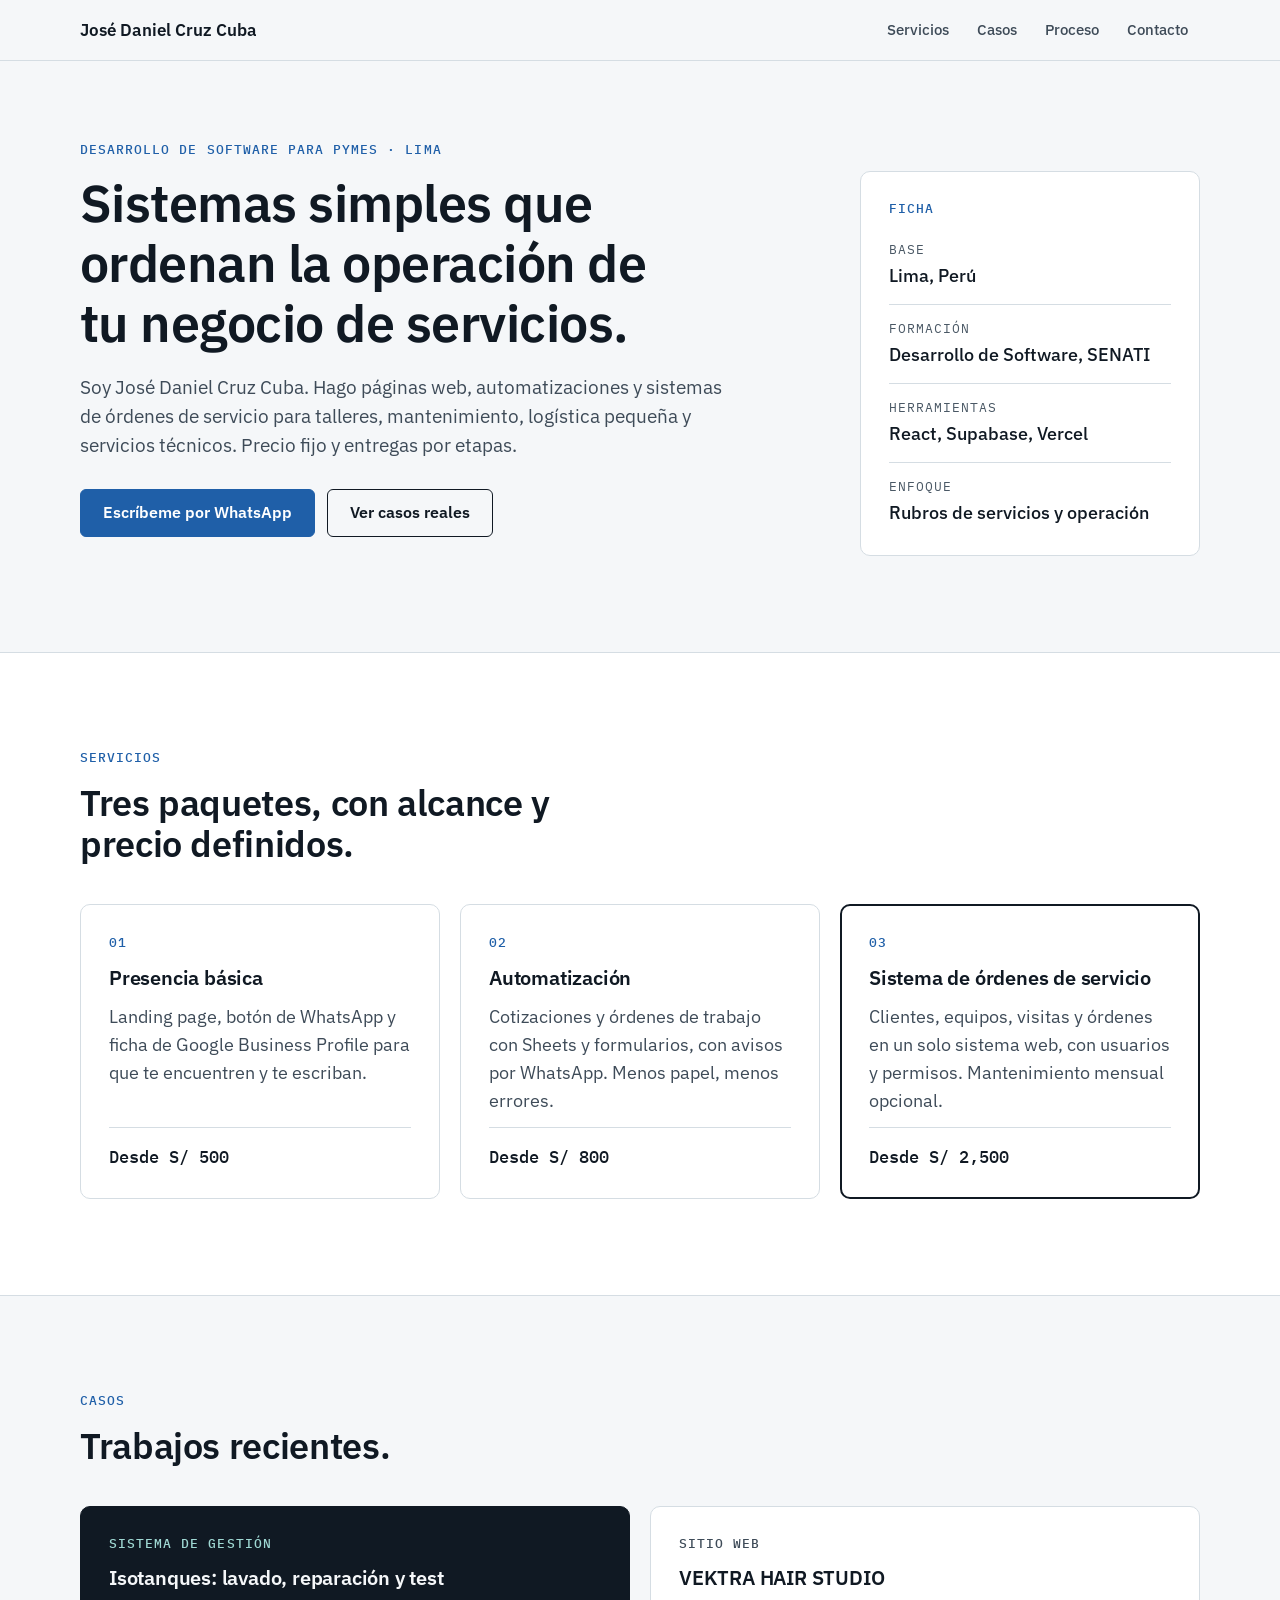
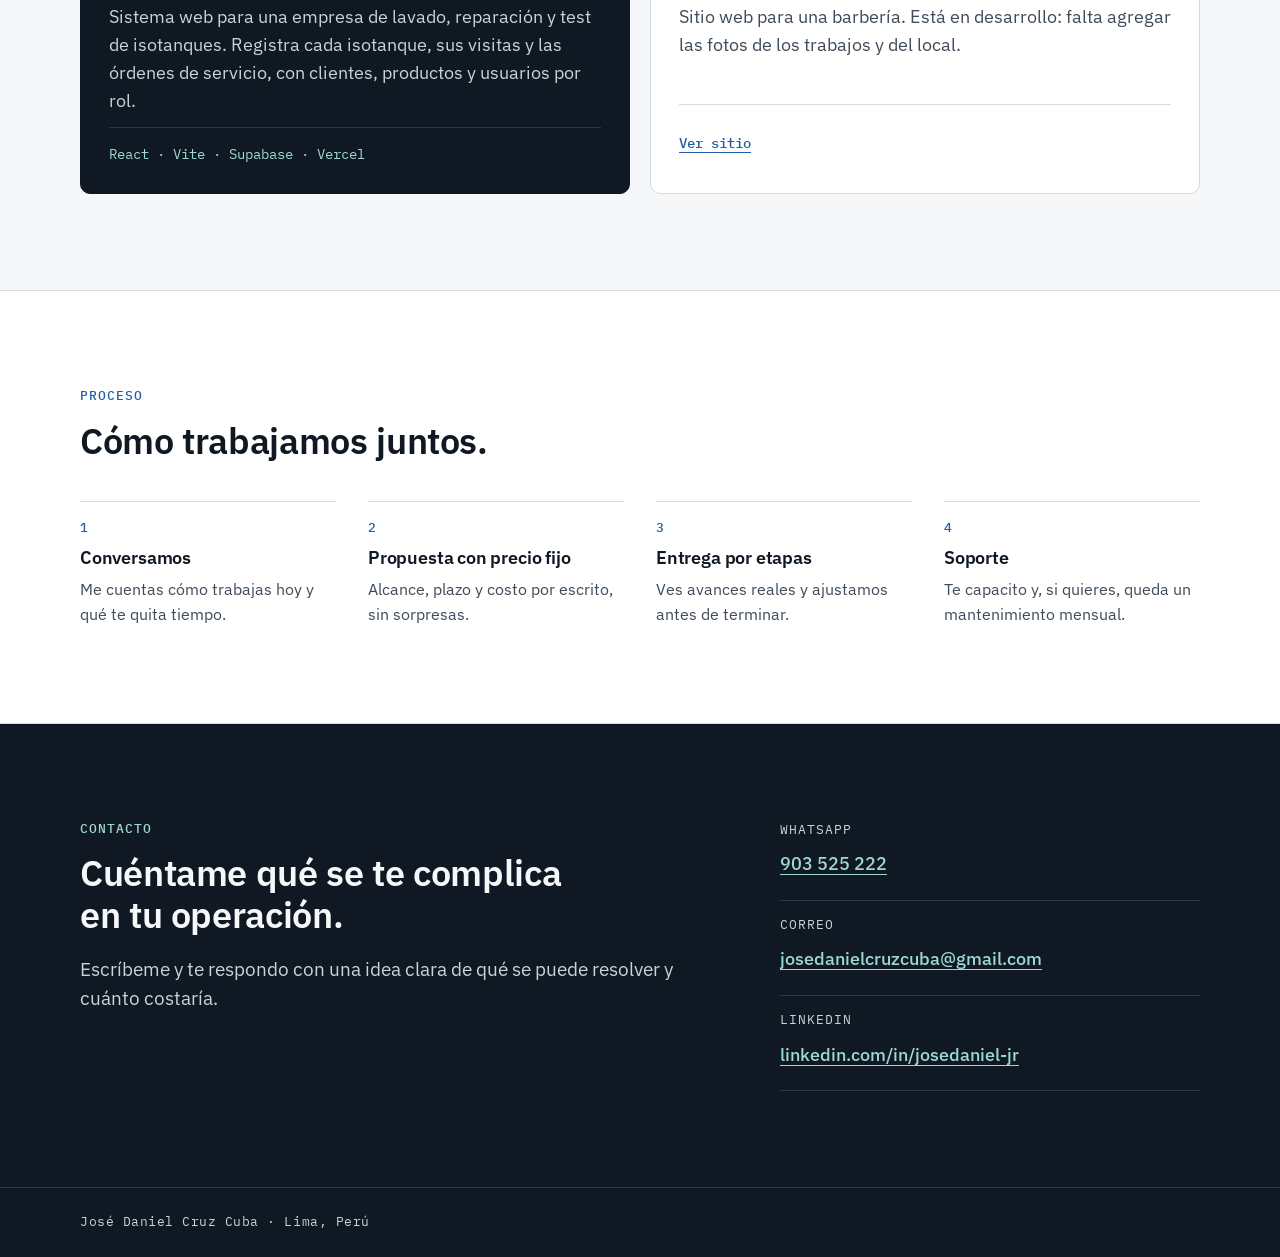
==== index.html @ 7f1ec879 "Landing page de José Daniel Cruz Cuba Sitio estático (HTML + CSS) con hero, servicios, casos, proces" ====
<!DOCTYPE html>
<html lang="es">
<head>
  <meta charset="utf-8">
  <meta name="viewport" content="width=device-width, initial-scale=1">
  <title>José Daniel Cruz Cuba · Desarrollo de software para pymes en Lima</title>
  <meta name="description" content="Páginas web, automatizaciones y sistemas de órdenes de servicio para talleres, mantenimiento, logística pequeña y servicios técnicos en Lima. Precio fijo y entregas por etapas.">
  <meta name="theme-color" content="#101923">

  <meta property="og:type" content="website">
  <meta property="og:locale" content="es_PE">
  <meta property="og:title" content="José Daniel Cruz Cuba · Desarrollo de software para pymes">
  <meta property="og:description" content="Sistemas simples que ordenan la operación de tu negocio de servicios. Precio fijo y entregas por etapas.">

  <link rel="icon" href="favicon.svg" type="image/svg+xml">

  <link rel="preconnect" href="https://fonts.googleapis.com">
  <link rel="preconnect" href="https://fonts.gstatic.com" crossorigin>
  <link rel="stylesheet" href="https://fonts.googleapis.com/css2?family=IBM+Plex+Mono:wght@400;500&family=IBM+Plex+Sans:wght@400;500;600&display=swap">
  <link rel="stylesheet" href="styles.css">
</head>
<body>
  <a class="skip-link" href="#contenido">Saltar al contenido</a>

  <header class="site-header">
    <div class="container header-inner">
      <a class="brand" href="#inicio">José Daniel Cruz Cuba</a>
      <nav aria-label="Principal">
        <ul class="nav-list">
          <li><a href="#servicios">Servicios</a></li>
          <li><a href="#casos">Casos</a></li>
          <li><a href="#proceso">Proceso</a></li>
          <li><a href="#contacto">Contacto</a></li>
        </ul>
      </nav>
    </div>
  </header>

  <main id="contenido">
    <!-- Hero -->
    <section id="inicio" class="section hero" aria-labelledby="hero-title">
      <div class="container hero-grid">
        <div class="hero-text">
          <p class="eyebrow">Desarrollo de software para pymes · Lima</p>
          <h1 id="hero-title">Sistemas simples que ordenan la operación de tu negocio de servicios.</h1>
          <p class="lead">Soy José Daniel Cruz Cuba. Hago páginas web, automatizaciones y sistemas de órdenes de servicio para talleres, mantenimiento, logística pequeña y servicios técnicos. Precio fijo y entregas por etapas.</p>
          <div class="actions">
            <a class="btn btn-primary" href="https://wa.me/51903525222" target="_blank" rel="noopener">Escríbeme por WhatsApp</a>
            <a class="btn btn-secondary" href="#casos">Ver casos reales</a>
          </div>
        </div>

        <aside class="card ficha" aria-labelledby="ficha-title">
          <h2 id="ficha-title" class="eyebrow">Ficha</h2>
          <dl class="ficha-list">
            <div><dt>Base</dt><dd>Lima, Perú</dd></div>
            <div><dt>Formación</dt><dd>Desarrollo de Software, SENATI</dd></div>
            <div><dt>Herramientas</dt><dd>React, Supabase, Vercel</dd></div>
            <div><dt>Enfoque</dt><dd>Rubros de servicios y operación</dd></div>
          </dl>
        </aside>
      </div>
    </section>

    <!-- Servicios -->
    <section id="servicios" class="section section-white" aria-labelledby="servicios-title">
      <div class="container">
        <p class="eyebrow">Servicios</p>
        <h2 id="servicios-title">Tres paquetes, con alcance y precio definidos.</h2>
        <ul class="grid-3" role="list">
          <li class="card service">
            <span class="num">01</span>
            <h3>Presencia básica</h3>
            <p>Landing page, botón de WhatsApp y ficha de Google Business Profile para que te encuentren y te escriban.</p>
            <p class="price">Desde S/ 500</p>
          </li>
          <li class="card service">
            <span class="num">02</span>
            <h3>Automatización</h3>
            <p>Cotizaciones y órdenes de trabajo con Sheets y formularios, con avisos por WhatsApp. Menos papel, menos errores.</p>
            <p class="price">Desde S/ 800</p>
          </li>
          <li class="card service service-featured">
            <span class="num">03</span>
            <h3>Sistema de órdenes de servicio</h3>
            <p>Clientes, equipos, visitas y órdenes en un solo sistema web, con usuarios y permisos. Mantenimiento mensual opcional.</p>
            <p class="price">Desde S/ 2,500</p>
          </li>
        </ul>
      </div>
    </section>

    <!-- Casos -->
    <section id="casos" class="section" aria-labelledby="casos-title">
      <div class="container">
        <p class="eyebrow">Casos</p>
        <h2 id="casos-title">Trabajos recientes.</h2>
        <div class="grid-2">
          <article class="card case case-dark">
            <p class="eyebrow">Sistema de gestión</p>
            <h3>Isotanques: lavado, reparación y test</h3>
            <p>Sistema web para una empresa de lavado, reparación y test de isotanques. Registra cada isotanque, sus visitas y las órdenes de servicio, con clientes, productos y usuarios por rol.</p>
            <p class="stack">React · Vite · Supabase · Vercel</p>
          </article>
          <article class="card case">
            <p class="eyebrow">Sitio web</p>
            <h3>VEKTRA HAIR STUDIO</h3>
            <p>Sitio web para una barbería. Está en desarrollo: falta agregar las fotos de los trabajos y del local.</p>
            <p class="stack"><a class="case-link" href="https://barberia-web.cruzdani543.workers.dev/" target="_blank" rel="noopener">Ver sitio</a></p>
          </article>
        </div>
      </div>
    </section>

    <!-- Proceso -->
    <section id="proceso" class="section section-white" aria-labelledby="proceso-title">
      <div class="container">
        <p class="eyebrow">Proceso</p>
        <h2 id="proceso-title">Cómo trabajamos juntos.</h2>
        <ol class="steps">
          <li class="step">
            <span class="num">1</span>
            <h3>Conversamos</h3>
            <p>Me cuentas cómo trabajas hoy y qué te quita tiempo.</p>
          </li>
          <li class="step">
            <span class="num">2</span>
            <h3>Propuesta con precio fijo</h3>
            <p>Alcance, plazo y costo por escrito, sin sorpresas.</p>
          </li>
          <li class="step">
            <span class="num">3</span>
            <h3>Entrega por etapas</h3>
            <p>Ves avances reales y ajustamos antes de terminar.</p>
          </li>
          <li class="step">
            <span class="num">4</span>
            <h3>Soporte</h3>
            <p>Te capacito y, si quieres, queda un mantenimiento mensual.</p>
          </li>
        </ol>
      </div>
    </section>

    <!-- Contacto -->
    <section id="contacto" class="section section-dark" aria-labelledby="contacto-title">
      <div class="container contact-grid">
        <div>
          <p class="eyebrow">Contacto</p>
          <h2 id="contacto-title">Cuéntame qué se te complica en tu operación.</h2>
          <p class="lead">Escríbeme y te respondo con una idea clara de qué se puede resolver y cuánto costaría.</p>
        </div>
        <dl class="contact-list">
          <div>
            <dt>WhatsApp</dt>
            <dd><a href="https://wa.me/51903525222" target="_blank" rel="noopener">903 525 222</a></dd>
          </div>
          <div>
            <dt>Correo</dt>
            <dd><a href="mailto:josedanielcruzcuba@gmail.com">josedanielcruzcuba@gmail.com</a></dd>
          </div>
          <div>
            <dt>LinkedIn</dt>
            <dd><a href="https://www.linkedin.com/in/josedaniel-jr/" target="_blank" rel="noopener">linkedin.com/in/josedaniel-jr</a></dd>
          </div>
        </dl>
      </div>
    </section>
  </main>

  <footer class="site-footer">
    <div class="container">
      <p>José Daniel Cruz Cuba · Lima, Perú</p>
    </div>
  </footer>
</body>
</html>
---- styles.css ----
/* ---------- Tokens ---------- */
:root {
  --bg: #F5F7F9;
  --surface: #FFFFFF;
  --ink: #101923;
  --text-2: #3E4B58;
  --text-3: #4A5865;
  --border: #D5DDE3;
  --accent: #1F5FA8;
  --accent-hover: #184C87;

  --dark-bg: #101923;
  --dark-text: #F5F7F9;
  --dark-text-2: #C9D3DB;
  --dark-detail: #9FD8D3;

  --sans: "IBM Plex Sans", system-ui, -apple-system, "Segoe UI", Roboto, sans-serif;
  --mono: "IBM Plex Mono", ui-monospace, Menlo, Consolas, monospace;

  --container: 1120px;
  --gutter: 20px;
}

/* ---------- Base ---------- */
*,
*::before,
*::after { box-sizing: border-box; }

html { scroll-behavior: smooth; }

@media (prefers-reduced-motion: reduce) {
  html { scroll-behavior: auto; }
  *, *::before, *::after { transition: none !important; }
}

body {
  margin: 0;
  background: var(--bg);
  color: var(--ink);
  font-family: var(--sans);
  font-size: 17px;
  line-height: 1.55;
  -webkit-font-smoothing: antialiased;
  text-rendering: optimizeLegibility;
}

h1, h2, h3 {
  margin: 0;
  font-weight: 600;
  line-height: 1.15;
  letter-spacing: -0.01em;
}

h1 { font-size: 34px; }
h2 { font-size: 28px; margin-bottom: 32px; max-width: 24ch; }
h3 { font-size: 20px; line-height: 1.3; }

p { margin: 0; }

ul, ol { margin: 0; padding: 0; list-style: none; }

a { color: var(--accent); }

a:focus-visible,
.btn:focus-visible {
  outline: 3px solid var(--accent);
  outline-offset: 3px;
  border-radius: 4px;
}

.container {
  width: 100%;
  max-width: calc(var(--container) + var(--gutter) * 2);
  margin: 0 auto;
  padding: 0 var(--gutter);
}

.skip-link {
  position: absolute;
  left: 12px;
  top: -60px;
  padding: 12px 16px;
  background: var(--ink);
  color: #fff;
  border-radius: 6px;
  z-index: 10;
}
.skip-link:focus { top: 12px; }

/* ---------- Eyebrow ---------- */
.eyebrow {
  display: block;
  margin: 0 0 14px;
  font-family: var(--mono);
  font-size: 13px;
  font-weight: 500;
  line-height: 1.4;
  text-transform: uppercase;
  letter-spacing: 0.08em;
  color: var(--accent);
}

/* ---------- Buttons ---------- */
.btn {
  display: inline-flex;
  align-items: center;
  justify-content: center;
  min-height: 48px;
  padding: 12px 22px;
  border-radius: 6px;
  font-family: var(--sans);
  font-size: 16px;
  font-weight: 600;
  line-height: 1.2;
  text-decoration: none;
  transition: background-color 0.15s, color 0.15s, border-color 0.15s;
}

.btn-primary {
  background: var(--accent);
  color: #fff;
  border: 1.5px solid var(--accent);
}
.btn-primary:hover { background: var(--accent-hover); border-color: var(--accent-hover); }

.btn-secondary {
  background: transparent;
  color: var(--ink);
  border: 1.5px solid var(--ink);
}
.btn-secondary:hover { background: var(--ink); color: #fff; }

/* ---------- Cards ---------- */
.card {
  background: var(--surface);
  border: 1px solid var(--border);
  border-radius: 10px;
  padding: 28px;
}

/* ---------- Header ---------- */
.site-header {
  background: var(--bg);
  border-bottom: 1px solid var(--border);
}

.header-inner {
  display: flex;
  flex-wrap: wrap;
  align-items: center;
  justify-content: space-between;
  gap: 4px 24px;
  padding-top: 8px;
  padding-bottom: 8px;
}

.brand {
  display: inline-flex;
  align-items: center;
  min-height: 44px;
  font-weight: 600;
  font-size: 17px;
  color: var(--ink);
  text-decoration: none;
}
.brand:hover { color: var(--accent); }

.nav-list {
  display: flex;
  flex-wrap: wrap;
  gap: 0 4px;
  margin-left: -12px;
}

.nav-list a {
  display: inline-flex;
  align-items: center;
  min-height: 44px;
  padding: 0 12px;
  font-size: 15px;
  font-weight: 500;
  color: var(--text-2);
  text-decoration: none;
  border-radius: 6px;
}
.nav-list a:hover { color: var(--accent); text-decoration: underline; text-underline-offset: 4px; }

/* ---------- Sections ---------- */
.section { padding: 64px 0; }

.section-white {
  background: var(--surface);
  border-top: 1px solid var(--border);
  border-bottom: 1px solid var(--border);
}

/* ---------- Hero ---------- */
.hero { padding-top: 48px; }

.hero-grid {
  display: grid;
  grid-template-columns: 1fr;
  gap: 40px;
  align-items: start;
}

.hero h1 { margin-bottom: 20px; max-width: 20ch; }

.lead {
  font-size: 18px;
  color: var(--text-2);
  max-width: 60ch;
}

.actions {
  display: flex;
  flex-wrap: wrap;
  gap: 12px;
  margin-top: 28px;
}

.ficha .eyebrow { margin-bottom: 8px; }

.ficha-list { margin: 0; }

.ficha-list > div {
  padding: 14px 0;
  border-bottom: 1px solid var(--border);
}
.ficha-list > div:last-child { border-bottom: 0; padding-bottom: 0; }

.ficha-list dt {
  font-family: var(--mono);
  font-size: 13px;
  text-transform: uppercase;
  letter-spacing: 0.08em;
  color: var(--text-3);
}

.ficha-list dd {
  margin: 2px 0 0;
  font-weight: 500;
  color: var(--ink);
}

/* ---------- Grids ---------- */
.grid-3,
.grid-2 {
  display: grid;
  grid-template-columns: 1fr;
  gap: 20px;
}

/* ---------- Servicios ---------- */
.service {
  display: flex;
  flex-direction: column;
  gap: 12px;
}

.service p { color: var(--text-2); }

.service-featured {
  border: 2px solid var(--ink);
  padding: 27px; /* compensa el borde extra para mantener la alineación */
}

.num {
  font-family: var(--mono);
  font-size: 13px;
  font-weight: 500;
  letter-spacing: 0.08em;
  color: var(--accent);
}

.price {
  margin-top: auto;
  padding-top: 16px;
  border-top: 1px solid var(--border);
  font-family: var(--mono);
  font-size: 17px;
  font-weight: 500;
  color: var(--ink) !important;
}

/* ---------- Casos ---------- */
.case {
  display: flex;
  flex-direction: column;
  gap: 12px;
}

.case .eyebrow { margin-bottom: 0; }

.case p { color: var(--text-2); }

.stack {
  margin-top: auto;
  padding-top: 16px;
  border-top: 1px solid var(--border);
  font-family: var(--mono);
  font-size: 14px;
  color: var(--text-3) !important;
}

.case-link {
  display: inline-flex;
  align-items: center;
  min-height: 44px;
  font-weight: 500;
  color: var(--accent);
  text-decoration: underline;
  text-underline-offset: 4px;
}
.case-link:hover { color: var(--ink); }

.case-dark {
  background: var(--dark-bg);
  border-color: var(--dark-bg);
  color: var(--dark-text);
}
.case-dark .eyebrow { color: var(--dark-detail); }
.case-dark p { color: var(--dark-text-2); }
.case-dark .stack {
  border-top-color: #2A3744;
  color: var(--dark-detail) !important;
}

/* ---------- Proceso ---------- */
.steps {
  display: grid;
  grid-template-columns: 1fr;
  gap: 28px;
}

.step {
  padding-top: 16px;
  border-top: 1px solid var(--border);
}

.step .num {
  display: block;
  margin-bottom: 8px;
}

.step h3 { margin-bottom: 8px; font-size: 18px; }

.step p { color: var(--text-2); font-size: 16px; }

/* ---------- Contacto ---------- */
.section-dark {
  background: var(--dark-bg);
  color: var(--dark-text);
}
.section-dark .eyebrow { color: var(--dark-detail); }
.section-dark h2 { margin-bottom: 20px; }
.section-dark .lead { color: var(--dark-text-2); }

.contact-grid {
  display: grid;
  grid-template-columns: 1fr;
  gap: 40px;
  align-items: start;
}

.contact-list { margin: 0; }

.contact-list > div {
  padding: 14px 0;
  border-bottom: 1px solid #2A3744;
}
.contact-list > div:first-child { padding-top: 0; }

.contact-list dt {
  font-family: var(--mono);
  font-size: 13px;
  text-transform: uppercase;
  letter-spacing: 0.08em;
  color: var(--dark-text-2);
}

.contact-list dd { margin: 2px 0 0; }

.contact-list a {
  display: inline-flex;
  align-items: center;
  min-height: 44px;
  font-size: 18px;
  font-weight: 500;
  color: var(--dark-detail);
  text-decoration: underline;
  text-decoration-thickness: 1px;
  text-underline-offset: 4px;
  overflow-wrap: anywhere;
}
.contact-list a:hover { color: #fff; }
.contact-list a:focus-visible { outline-color: var(--dark-detail); }

/* ---------- Footer ---------- */
.site-footer {
  background: var(--dark-bg);
  color: var(--dark-text-2);
  border-top: 1px solid #2A3744;
  padding: 24px 0;
  font-family: var(--mono);
  font-size: 13px;
  letter-spacing: 0.04em;
}

/* ---------- Breakpoints ---------- */
@media (min-width: 640px) {
  :root { --gutter: 32px; }
  .grid-2 { grid-template-columns: repeat(2, 1fr); }
  .steps { grid-template-columns: repeat(2, 1fr); }
}

@media (min-width: 900px) {
  body { font-size: 18px; }
  h1 { font-size: 52px; }
  h2 { font-size: 36px; margin-bottom: 40px; }
  .lead { font-size: 19px; }
  .section { padding: 96px 0; }
  .hero { padding-top: 80px; }

  .hero-grid { grid-template-columns: minmax(0, 1fr) 340px; gap: 64px; }
  .ficha { margin-top: 30px; }
  .grid-3 { grid-template-columns: repeat(3, 1fr); }
  .steps { grid-template-columns: repeat(4, 1fr); gap: 32px; }
  .contact-grid { grid-template-columns: minmax(0, 1fr) minmax(0, 420px); gap: 64px; }
}
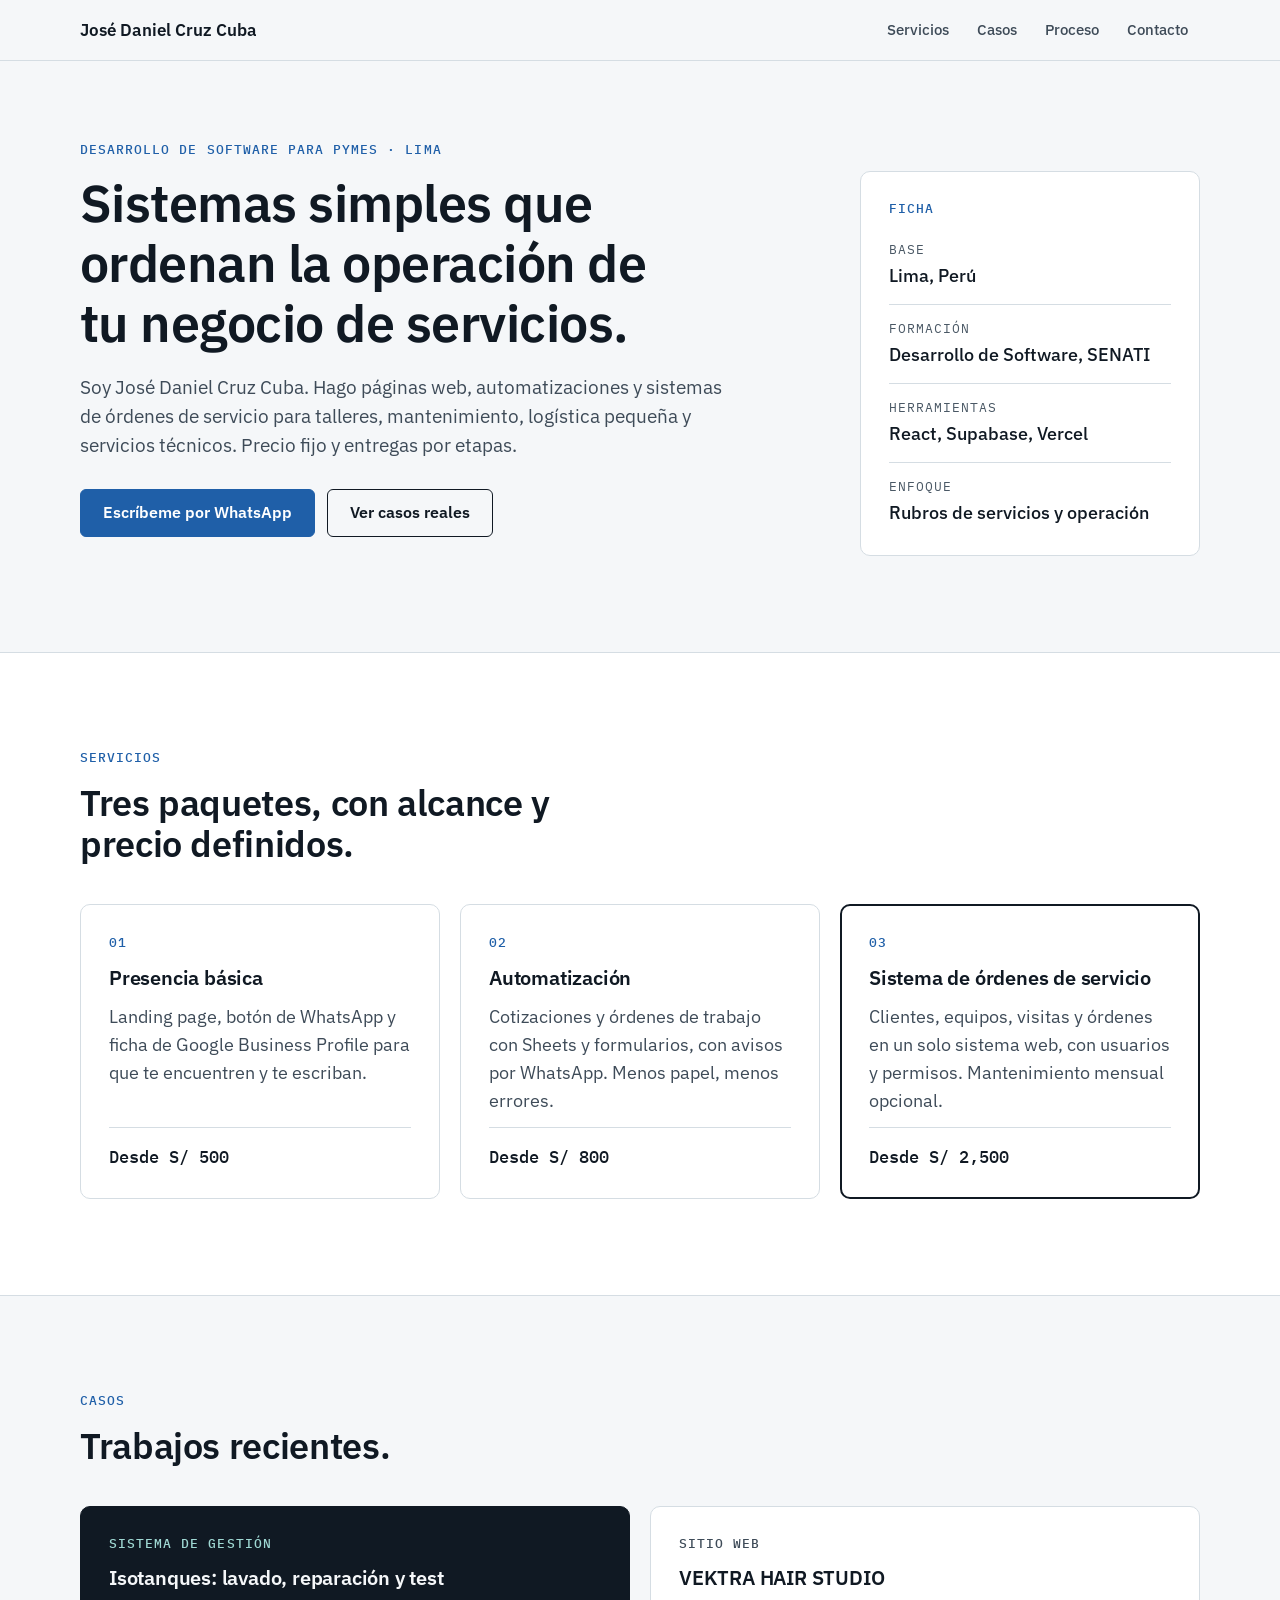
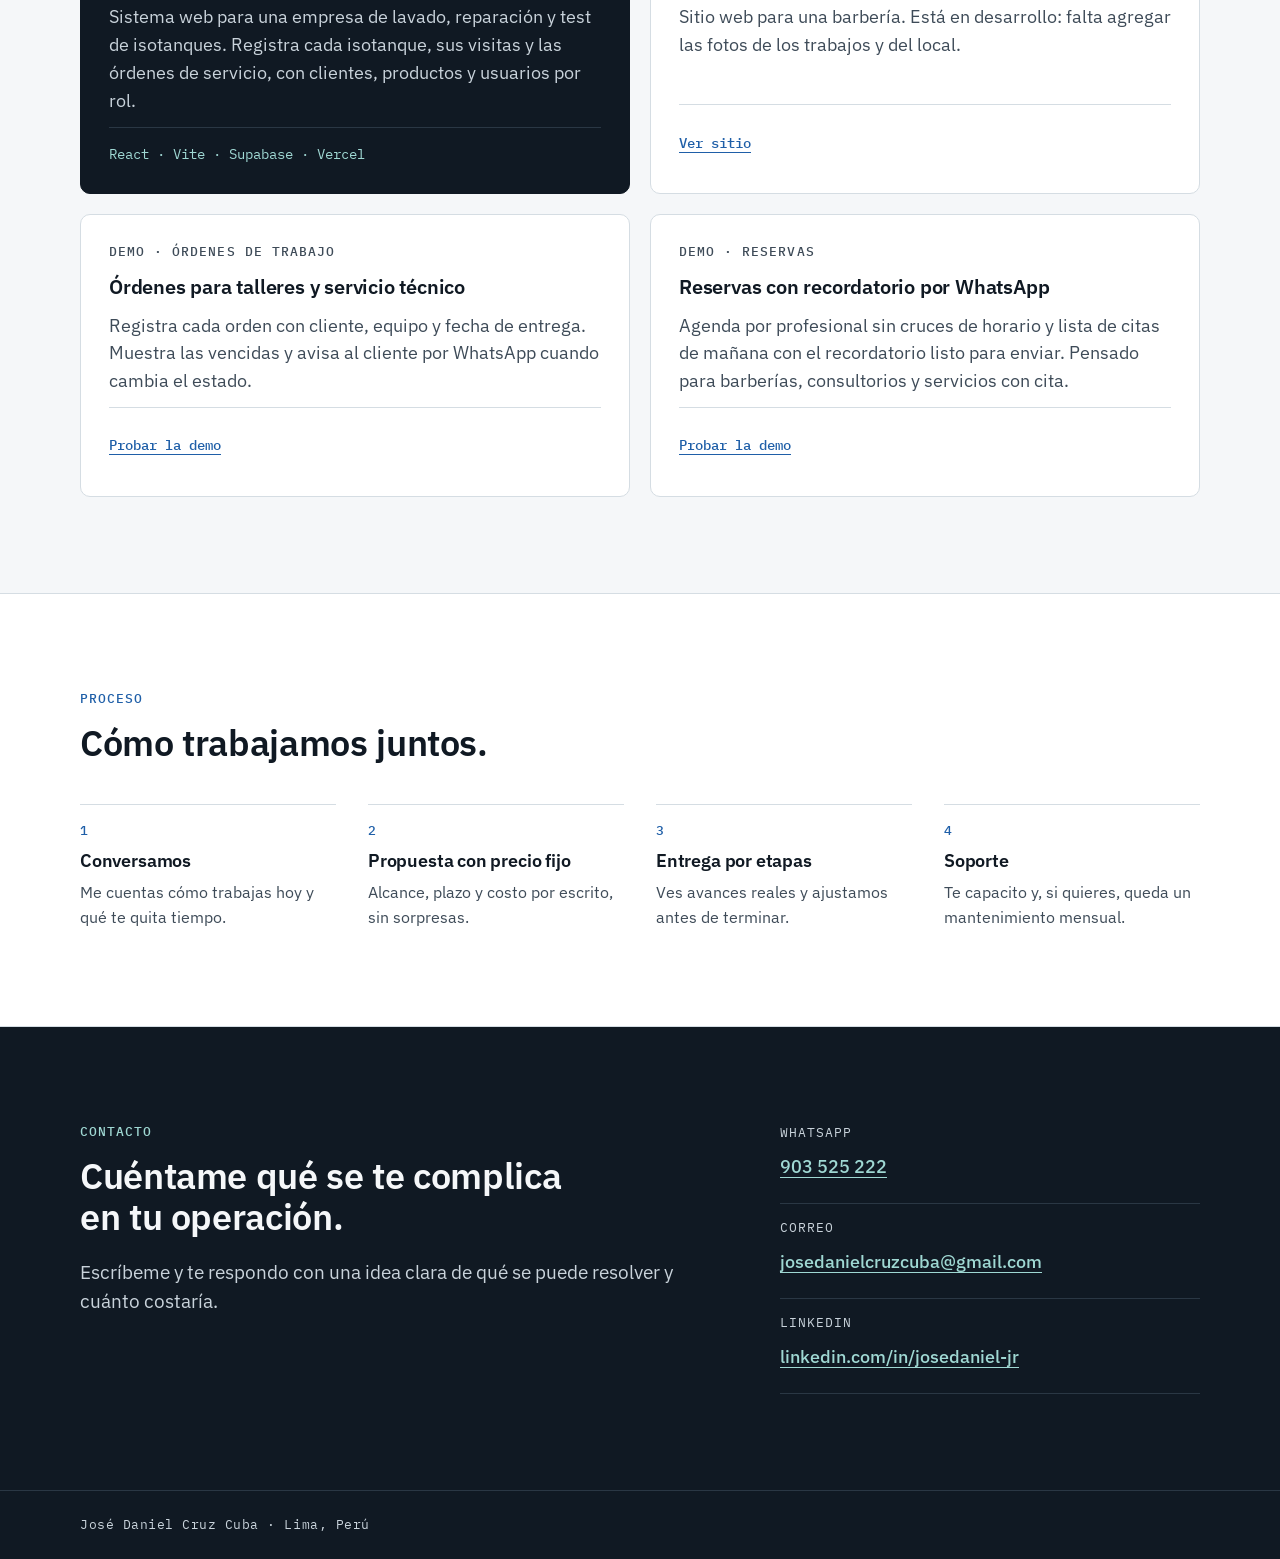
==== commit 53a200dc: "Agregar demos de órdenes y reservas, y configuración para Cloudflare - demo-ordenes/: demo de órdene" ====
--- a/index.html
+++ b/index.html
@@ -108,6 +108,18 @@
             <p>Sitio web para una barbería. Está en desarrollo: falta agregar las fotos de los trabajos y del local.</p>
             <p class="stack"><a class="case-link" href="https://barberia-web.cruzdani543.workers.dev/" target="_blank" rel="noopener">Ver sitio</a></p>
           </article>
+          <article class="card case">
+            <p class="eyebrow">Demo · Órdenes de trabajo</p>
+            <h3>Órdenes para talleres y servicio técnico</h3>
+            <p>Registra cada orden con cliente, equipo y fecha de entrega. Muestra las vencidas y avisa al cliente por WhatsApp cuando cambia el estado.</p>
+            <p class="stack"><a class="case-link" href="demo-ordenes/">Probar la demo</a></p>
+          </article>
+          <article class="card case">
+            <p class="eyebrow">Demo · Reservas</p>
+            <h3>Reservas con recordatorio por WhatsApp</h3>
+            <p>Agenda por profesional sin cruces de horario y lista de citas de mañana con el recordatorio listo para enviar. Pensado para barberías, consultorios y servicios con cita.</p>
+            <p class="stack"><a class="case-link" href="demo-reservas/">Probar la demo</a></p>
+          </article>
         </div>
       </div>
     </section>
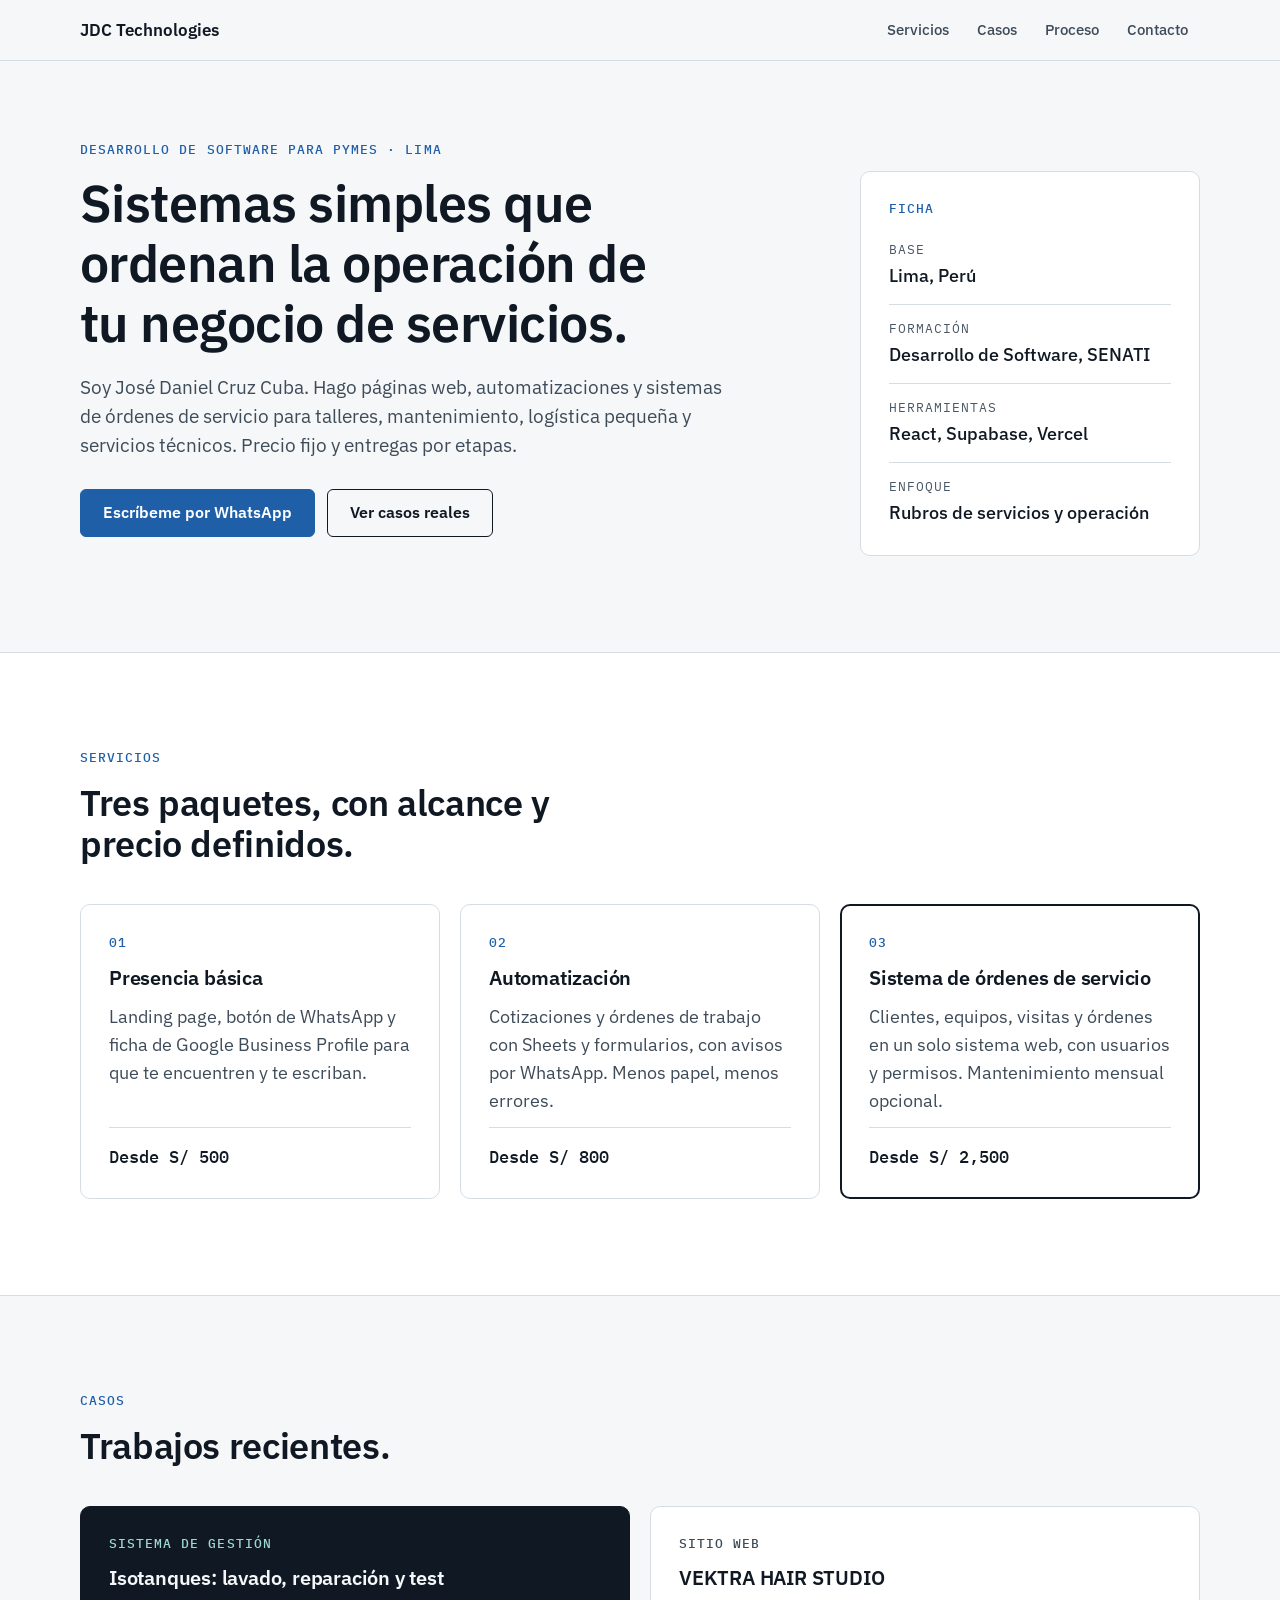
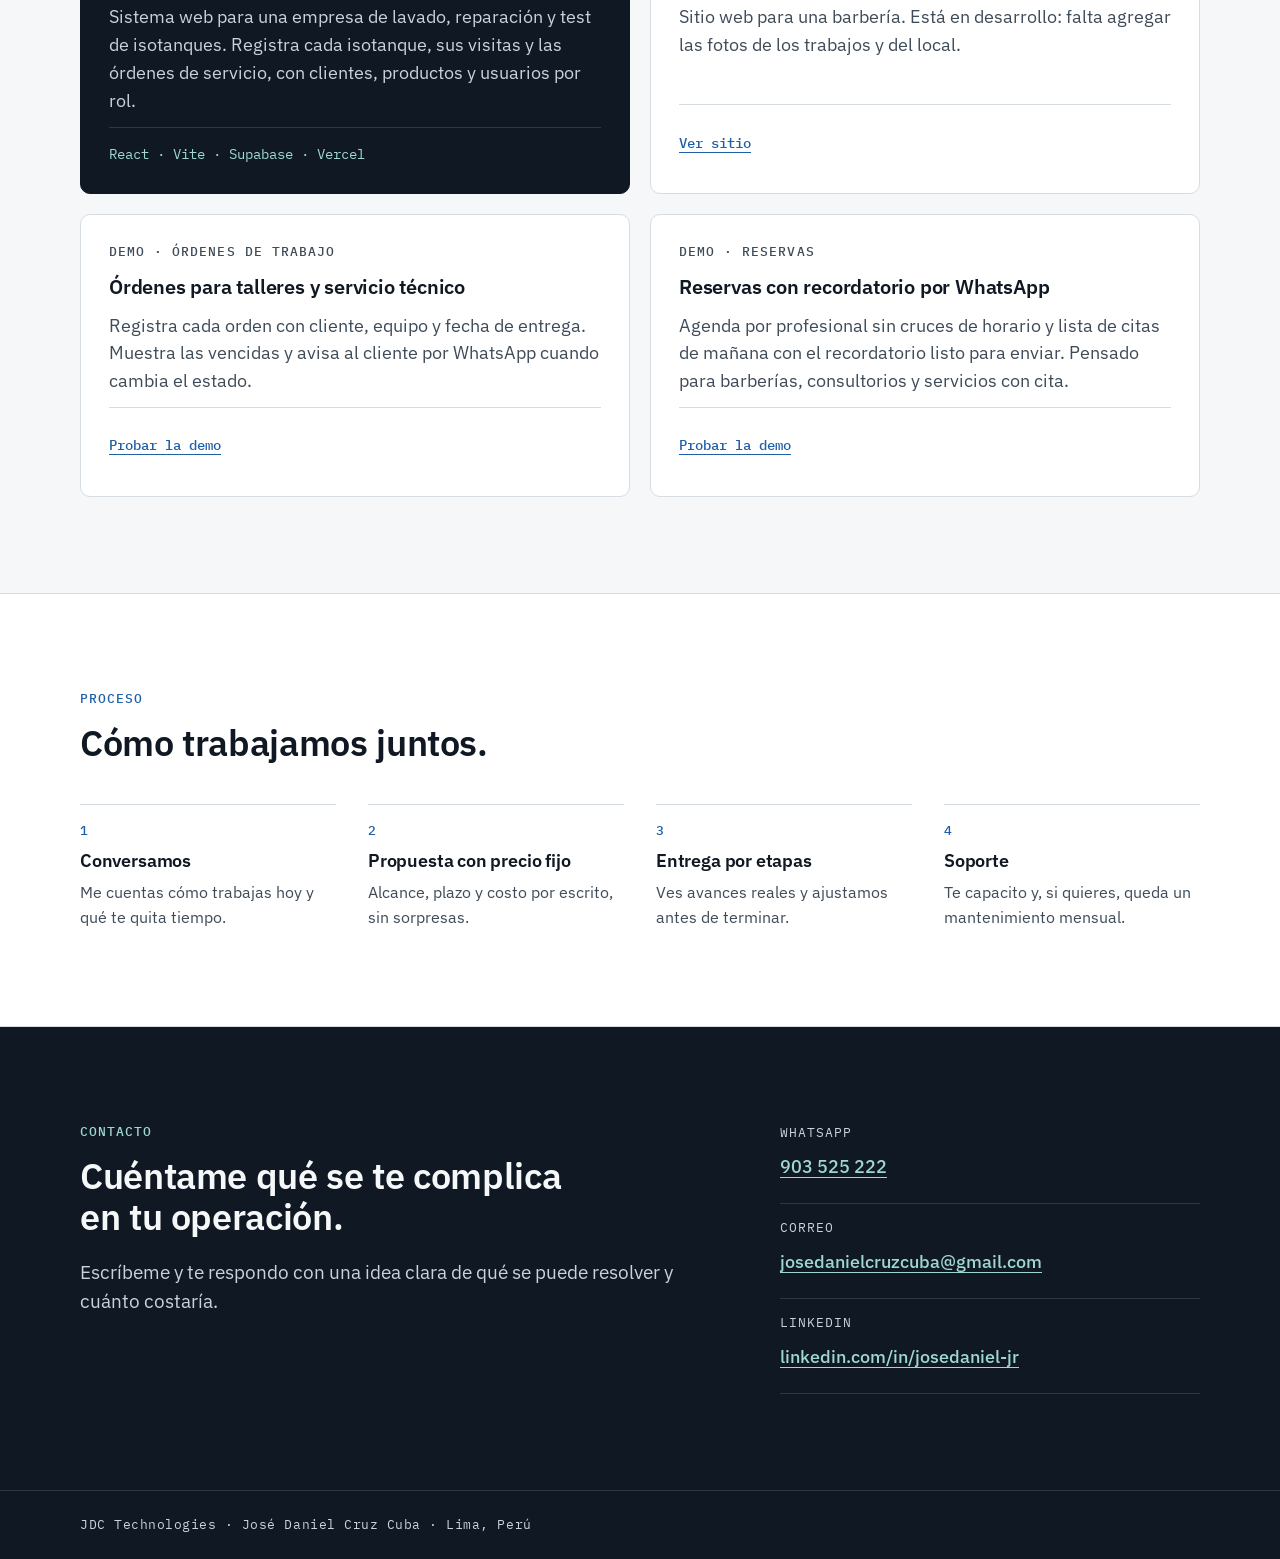
==== commit e355722d: "Unificar nombre comercial: JDC Technologies Header, título, Open Graph, pie, 404, README, favicon e " ====
--- a/index.html
+++ b/index.html
@@ -3,14 +3,21 @@
 <head>
   <meta charset="utf-8">
   <meta name="viewport" content="width=device-width, initial-scale=1">
-  <title>José Daniel Cruz Cuba · Desarrollo de software para pymes en Lima</title>
+  <title>JDC Technologies · Desarrollo de software para pymes en Lima</title>
   <meta name="description" content="Páginas web, automatizaciones y sistemas de órdenes de servicio para talleres, mantenimiento, logística pequeña y servicios técnicos en Lima. Precio fijo y entregas por etapas.">
   <meta name="theme-color" content="#101923">
 
   <meta property="og:type" content="website">
   <meta property="og:locale" content="es_PE">
-  <meta property="og:title" content="José Daniel Cruz Cuba · Desarrollo de software para pymes">
+  <meta property="og:site_name" content="JDC Technologies">
+  <meta property="og:title" content="JDC Technologies · Desarrollo de software para pymes">
   <meta property="og:description" content="Sistemas simples que ordenan la operación de tu negocio de servicios. Precio fijo y entregas por etapas.">
+  <meta property="og:url" content="https://landing-pymes.cruzdani543.workers.dev/">
+  <meta property="og:image" content="https://landing-pymes.cruzdani543.workers.dev/og-image.png">
+  <meta property="og:image:width" content="1200">
+  <meta property="og:image:height" content="630">
+  <meta property="og:image:alt" content="JDC Technologies · Sistemas simples que ordenan la operación de tu negocio de servicios">
+  <meta name="twitter:card" content="summary_large_image">
 
   <link rel="icon" href="favicon.svg" type="image/svg+xml">
 
@@ -24,7 +31,7 @@
 
   <header class="site-header">
     <div class="container header-inner">
-      <a class="brand" href="#inicio">José Daniel Cruz Cuba</a>
+      <a class="brand" href="#inicio">JDC Technologies</a>
       <nav aria-label="Principal">
         <ul class="nav-list">
           <li><a href="#servicios">Servicios</a></li>
@@ -182,7 +189,7 @@
 
   <footer class="site-footer">
     <div class="container">
-      <p>José Daniel Cruz Cuba · Lima, Perú</p>
+      <p>JDC Technologies · José Daniel Cruz Cuba · Lima, Perú</p>
     </div>
   </footer>
 </body>
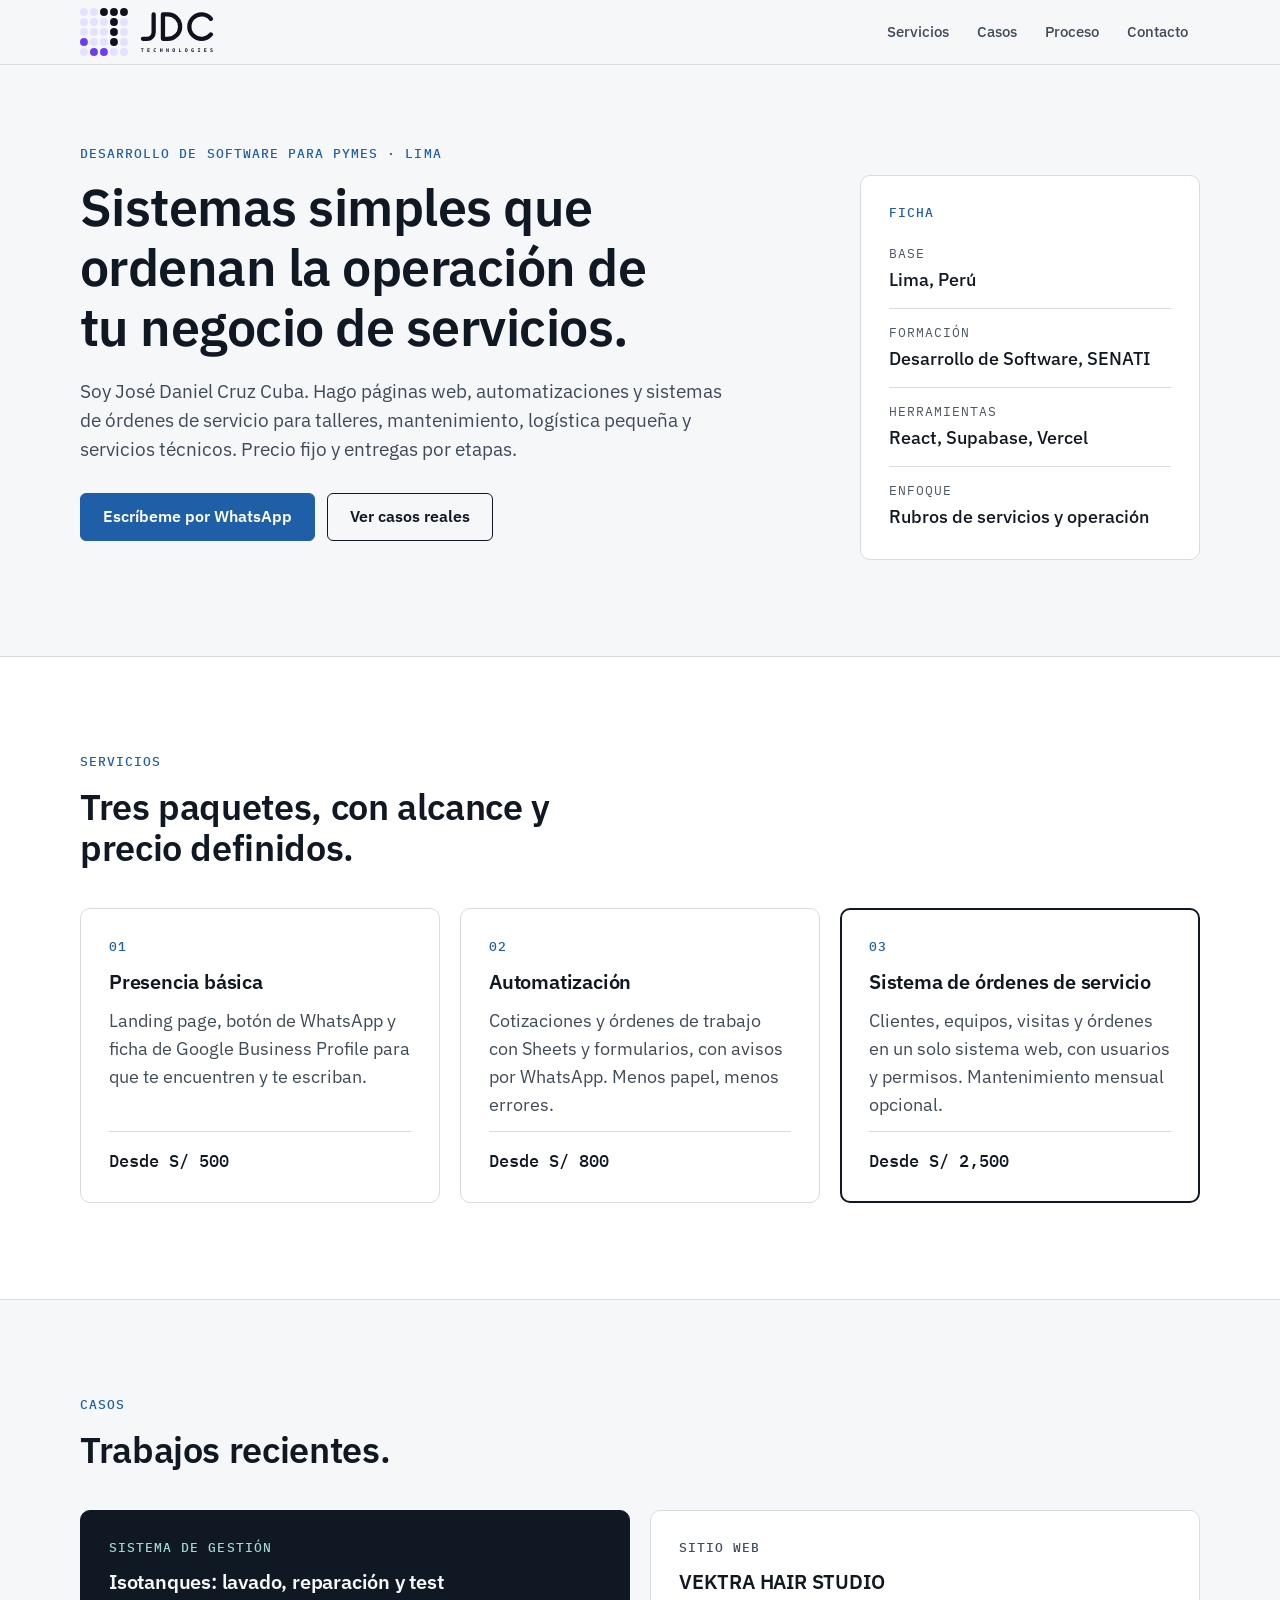
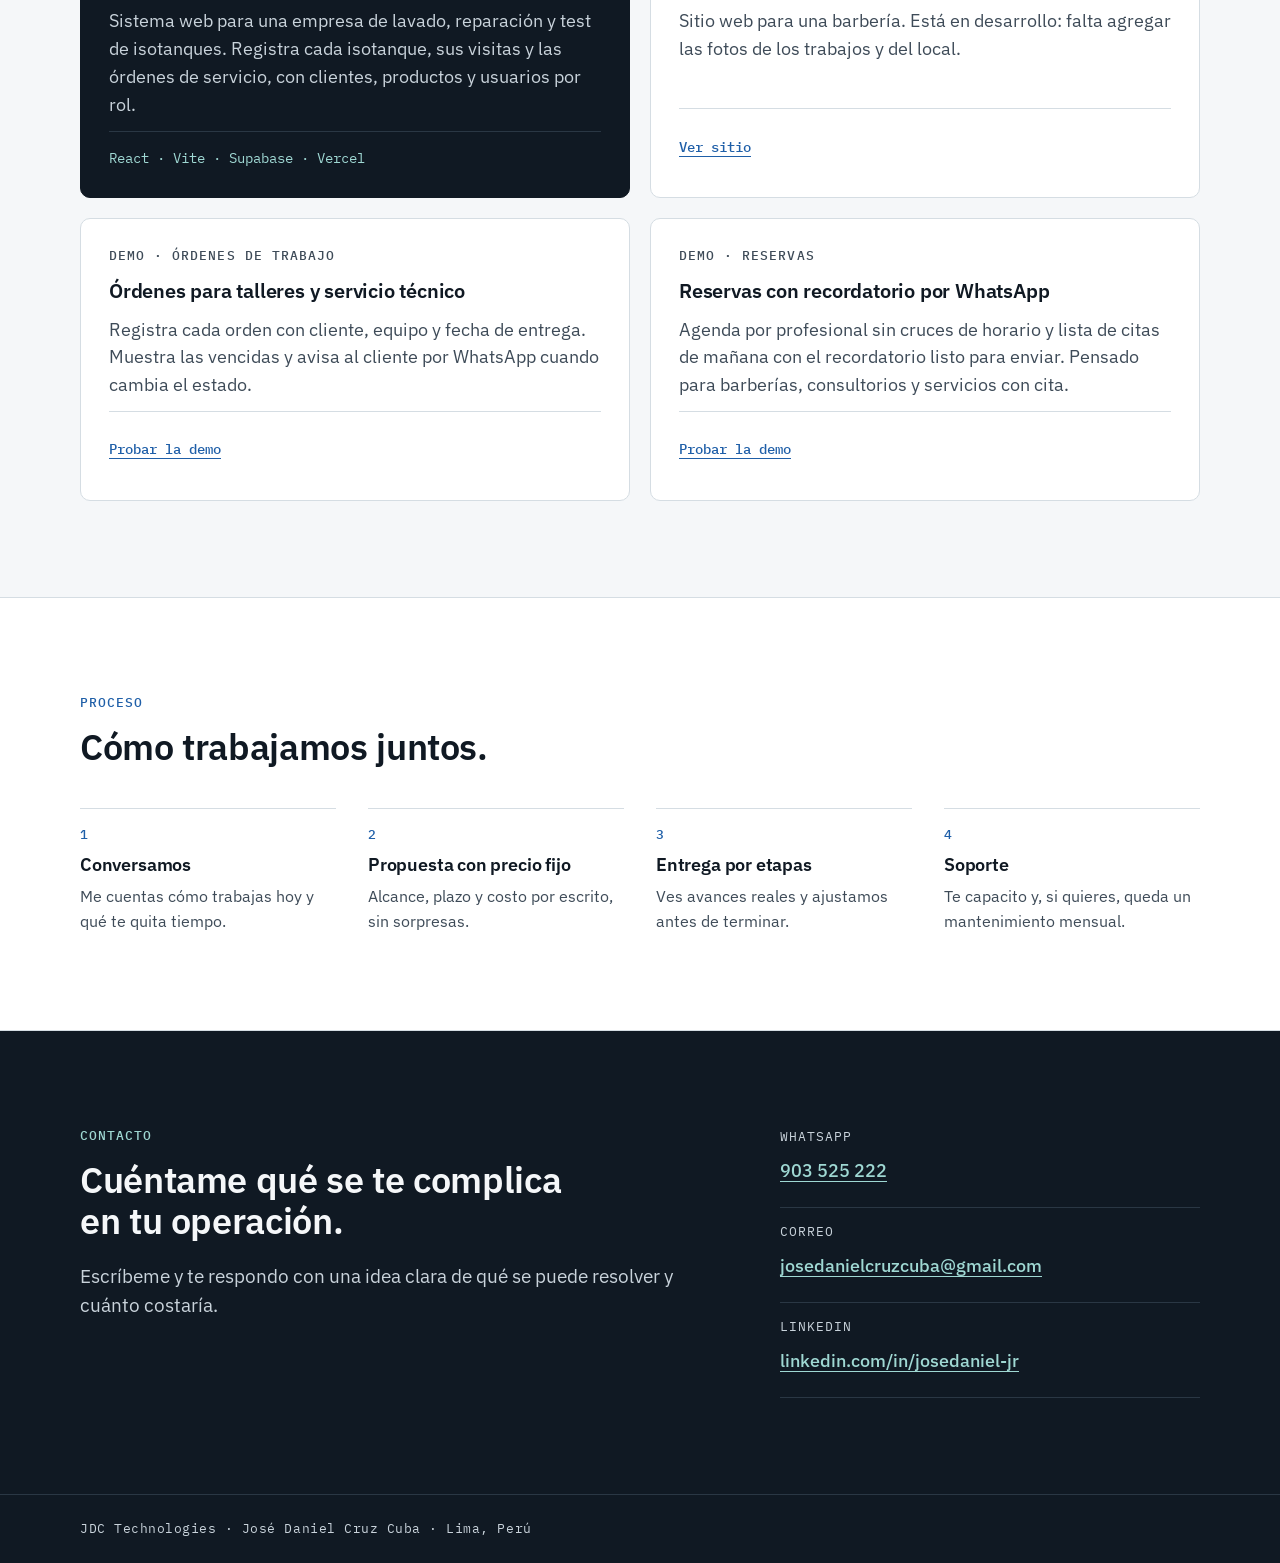
==== commit 2fc806b3: "Agregar logo de JDC Technologies Lockup en el header, favicon con la J de puntos (también en 404 y d" ====
--- a/index.html
+++ b/index.html
@@ -31,7 +31,7 @@
 
   <header class="site-header">
     <div class="container header-inner">
-      <a class="brand" href="#inicio">JDC Technologies</a>
+      <a class="brand" href="#inicio"><img src="img/logo/jdc-lockup.svg" alt="JDC Technologies" width="133" height="48"></a>
       <nav aria-label="Principal">
         <ul class="nav-list">
           <li><a href="#servicios">Servicios</a></li>
--- a/styles.css
+++ b/styles.css
@@ -163,7 +163,8 @@
   color: var(--ink);
   text-decoration: none;
 }
-.brand:hover { color: var(--accent); }
+.brand img { display: block; height: 48px; width: auto; }
+.brand:hover { opacity: 0.8; }
 
 .nav-list {
   display: flex;
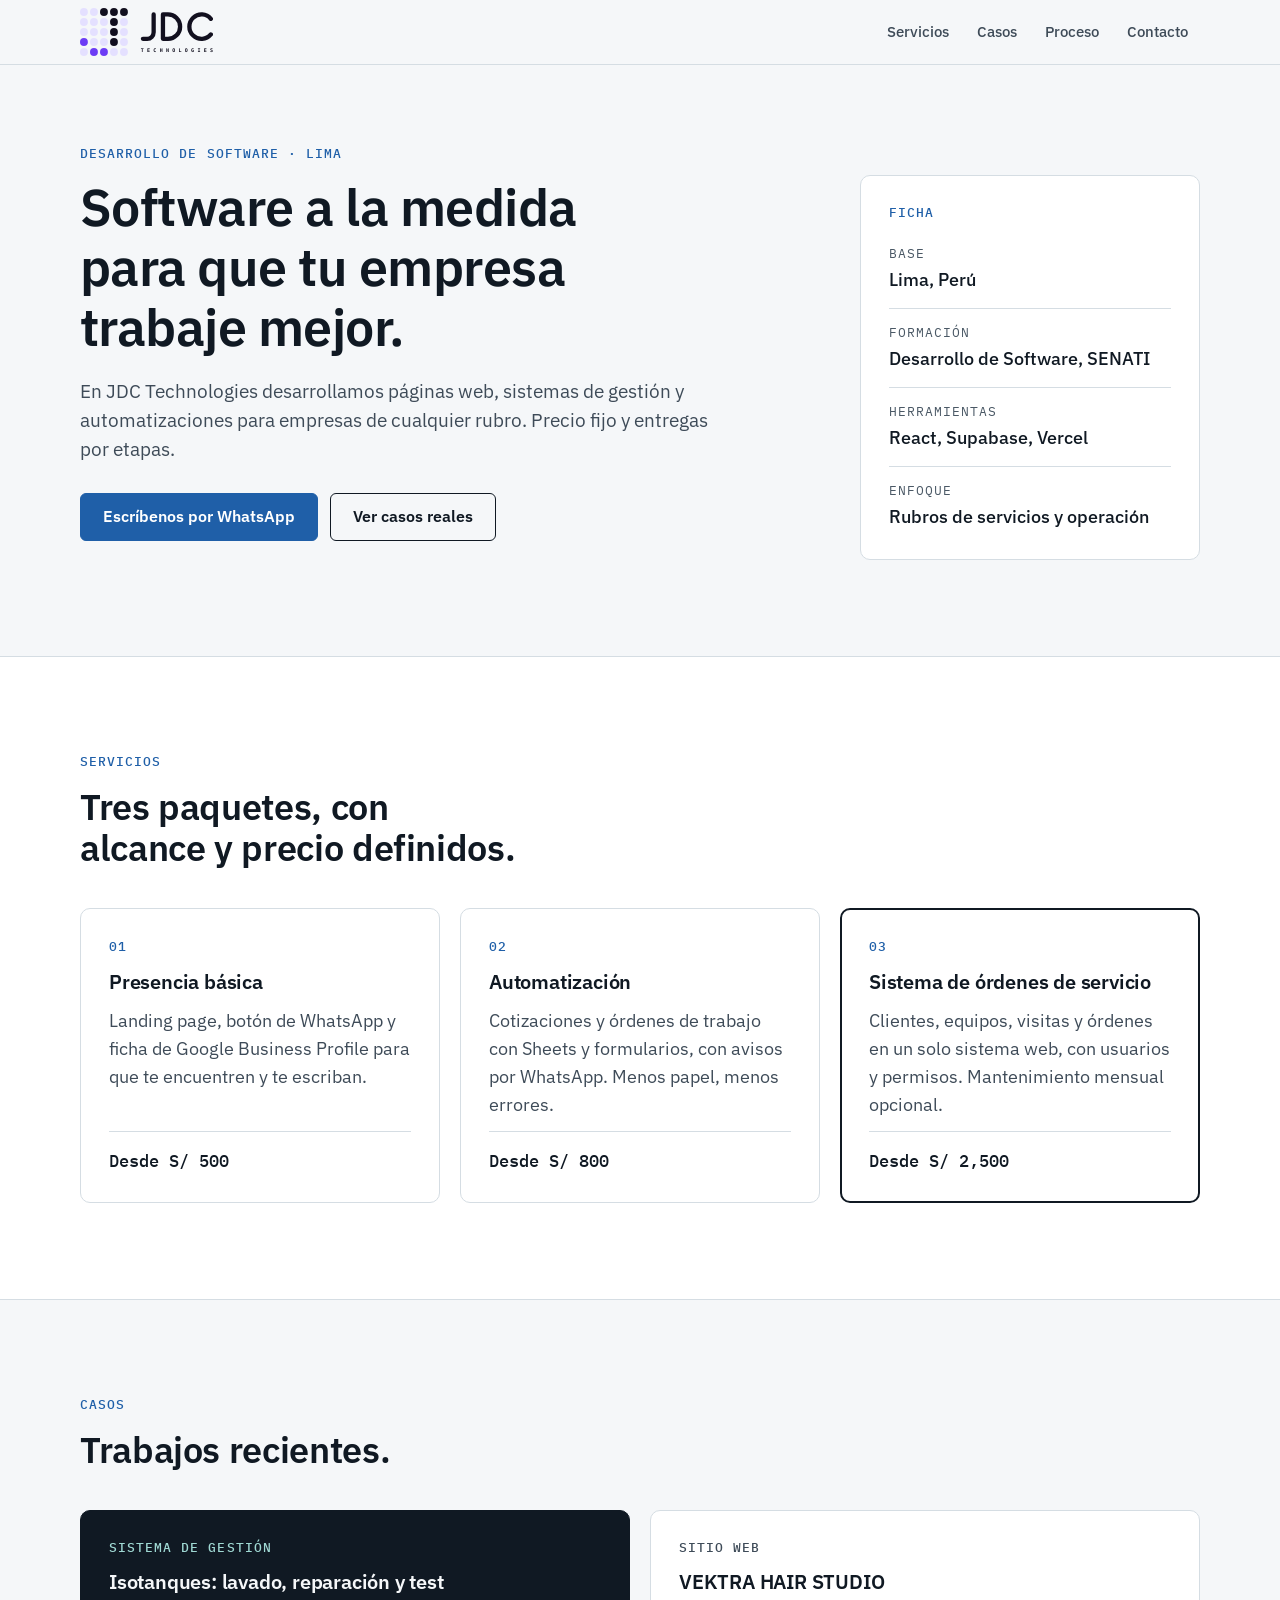
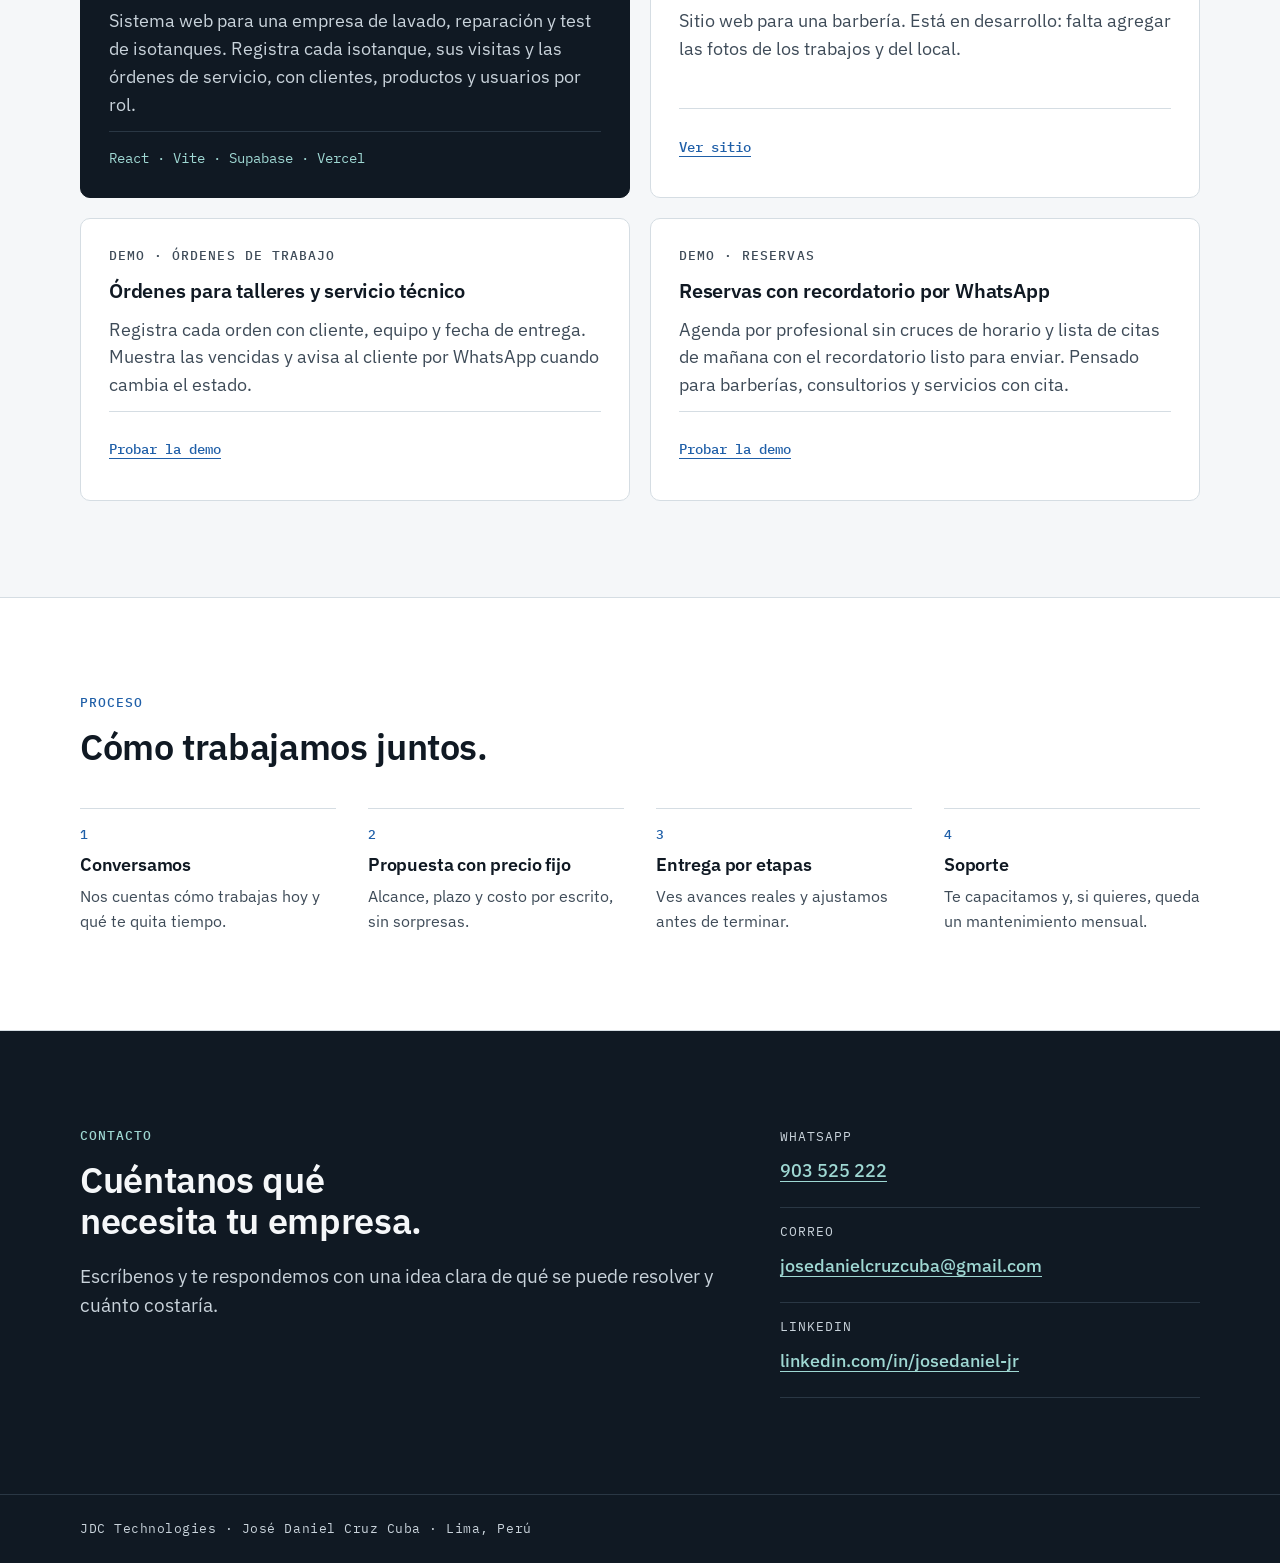
==== commit b7d9305e: "Posicionamiento general: software a la medida, voz de empresa Nuevo titular "Software a la medida pa" ====
--- a/index.html
+++ b/index.html
@@ -3,20 +3,20 @@
 <head>
   <meta charset="utf-8">
   <meta name="viewport" content="width=device-width, initial-scale=1">
-  <title>JDC Technologies · Desarrollo de software para pymes en Lima</title>
-  <meta name="description" content="Páginas web, automatizaciones y sistemas de órdenes de servicio para talleres, mantenimiento, logística pequeña y servicios técnicos en Lima. Precio fijo y entregas por etapas.">
+  <title>JDC Technologies · Desarrollo de software a la medida en Lima</title>
+  <meta name="description" content="JDC Technologies desarrolla páginas web, sistemas de gestión y automatizaciones a la medida para empresas en Lima. Precio fijo y entregas por etapas.">
   <meta name="theme-color" content="#101923">
 
   <meta property="og:type" content="website">
   <meta property="og:locale" content="es_PE">
   <meta property="og:site_name" content="JDC Technologies">
-  <meta property="og:title" content="JDC Technologies · Desarrollo de software para pymes">
-  <meta property="og:description" content="Sistemas simples que ordenan la operación de tu negocio de servicios. Precio fijo y entregas por etapas.">
+  <meta property="og:title" content="JDC Technologies · Desarrollo de software a la medida">
+  <meta property="og:description" content="Software a la medida para que tu empresa trabaje mejor. Precio fijo y entregas por etapas.">
   <meta property="og:url" content="https://landing-pymes.cruzdani543.workers.dev/">
   <meta property="og:image" content="https://landing-pymes.cruzdani543.workers.dev/og-image.png">
   <meta property="og:image:width" content="1200">
   <meta property="og:image:height" content="630">
-  <meta property="og:image:alt" content="JDC Technologies · Sistemas simples que ordenan la operación de tu negocio de servicios">
+  <meta property="og:image:alt" content="JDC Technologies · Software a la medida para que tu empresa trabaje mejor">
   <meta name="twitter:card" content="summary_large_image">
 
   <link rel="icon" href="favicon.svg" type="image/svg+xml">
@@ -48,11 +48,11 @@
     <section id="inicio" class="section hero" aria-labelledby="hero-title">
       <div class="container hero-grid">
         <div class="hero-text">
-          <p class="eyebrow">Desarrollo de software para pymes · Lima</p>
-          <h1 id="hero-title">Sistemas simples que ordenan la operación de tu negocio de servicios.</h1>
-          <p class="lead">Soy José Daniel Cruz Cuba. Hago páginas web, automatizaciones y sistemas de órdenes de servicio para talleres, mantenimiento, logística pequeña y servicios técnicos. Precio fijo y entregas por etapas.</p>
+          <p class="eyebrow">Desarrollo de software · Lima</p>
+          <h1 id="hero-title">Software a la medida para que tu empresa trabaje mejor.</h1>
+          <p class="lead">En JDC Technologies desarrollamos páginas web, sistemas de gestión y automatizaciones para empresas de cualquier rubro. Precio fijo y entregas por etapas.</p>
           <div class="actions">
-            <a class="btn btn-primary" href="https://wa.me/51903525222" target="_blank" rel="noopener">Escríbeme por WhatsApp</a>
+            <a class="btn btn-primary" href="https://wa.me/51903525222" target="_blank" rel="noopener">Escríbenos por WhatsApp</a>
             <a class="btn btn-secondary" href="#casos">Ver casos reales</a>
           </div>
         </div>
@@ -140,7 +140,7 @@
           <li class="step">
             <span class="num">1</span>
             <h3>Conversamos</h3>
-            <p>Me cuentas cómo trabajas hoy y qué te quita tiempo.</p>
+            <p>Nos cuentas cómo trabajas hoy y qué te quita tiempo.</p>
           </li>
           <li class="step">
             <span class="num">2</span>
@@ -155,7 +155,7 @@
           <li class="step">
             <span class="num">4</span>
             <h3>Soporte</h3>
-            <p>Te capacito y, si quieres, queda un mantenimiento mensual.</p>
+            <p>Te capacitamos y, si quieres, queda un mantenimiento mensual.</p>
           </li>
         </ol>
       </div>
@@ -166,8 +166,8 @@
       <div class="container contact-grid">
         <div>
           <p class="eyebrow">Contacto</p>
-          <h2 id="contacto-title">Cuéntame qué se te complica en tu operación.</h2>
-          <p class="lead">Escríbeme y te respondo con una idea clara de qué se puede resolver y cuánto costaría.</p>
+          <h2 id="contacto-title">Cuéntanos qué necesita tu empresa.</h2>
+          <p class="lead">Escríbenos y te respondemos con una idea clara de qué se puede resolver y cuánto costaría.</p>
         </div>
         <dl class="contact-list">
           <div>
--- a/styles.css
+++ b/styles.css
@@ -49,6 +49,7 @@
   font-weight: 600;
   line-height: 1.15;
   letter-spacing: -0.01em;
+  text-wrap: balance;
 }
 
 h1 { font-size: 34px; }
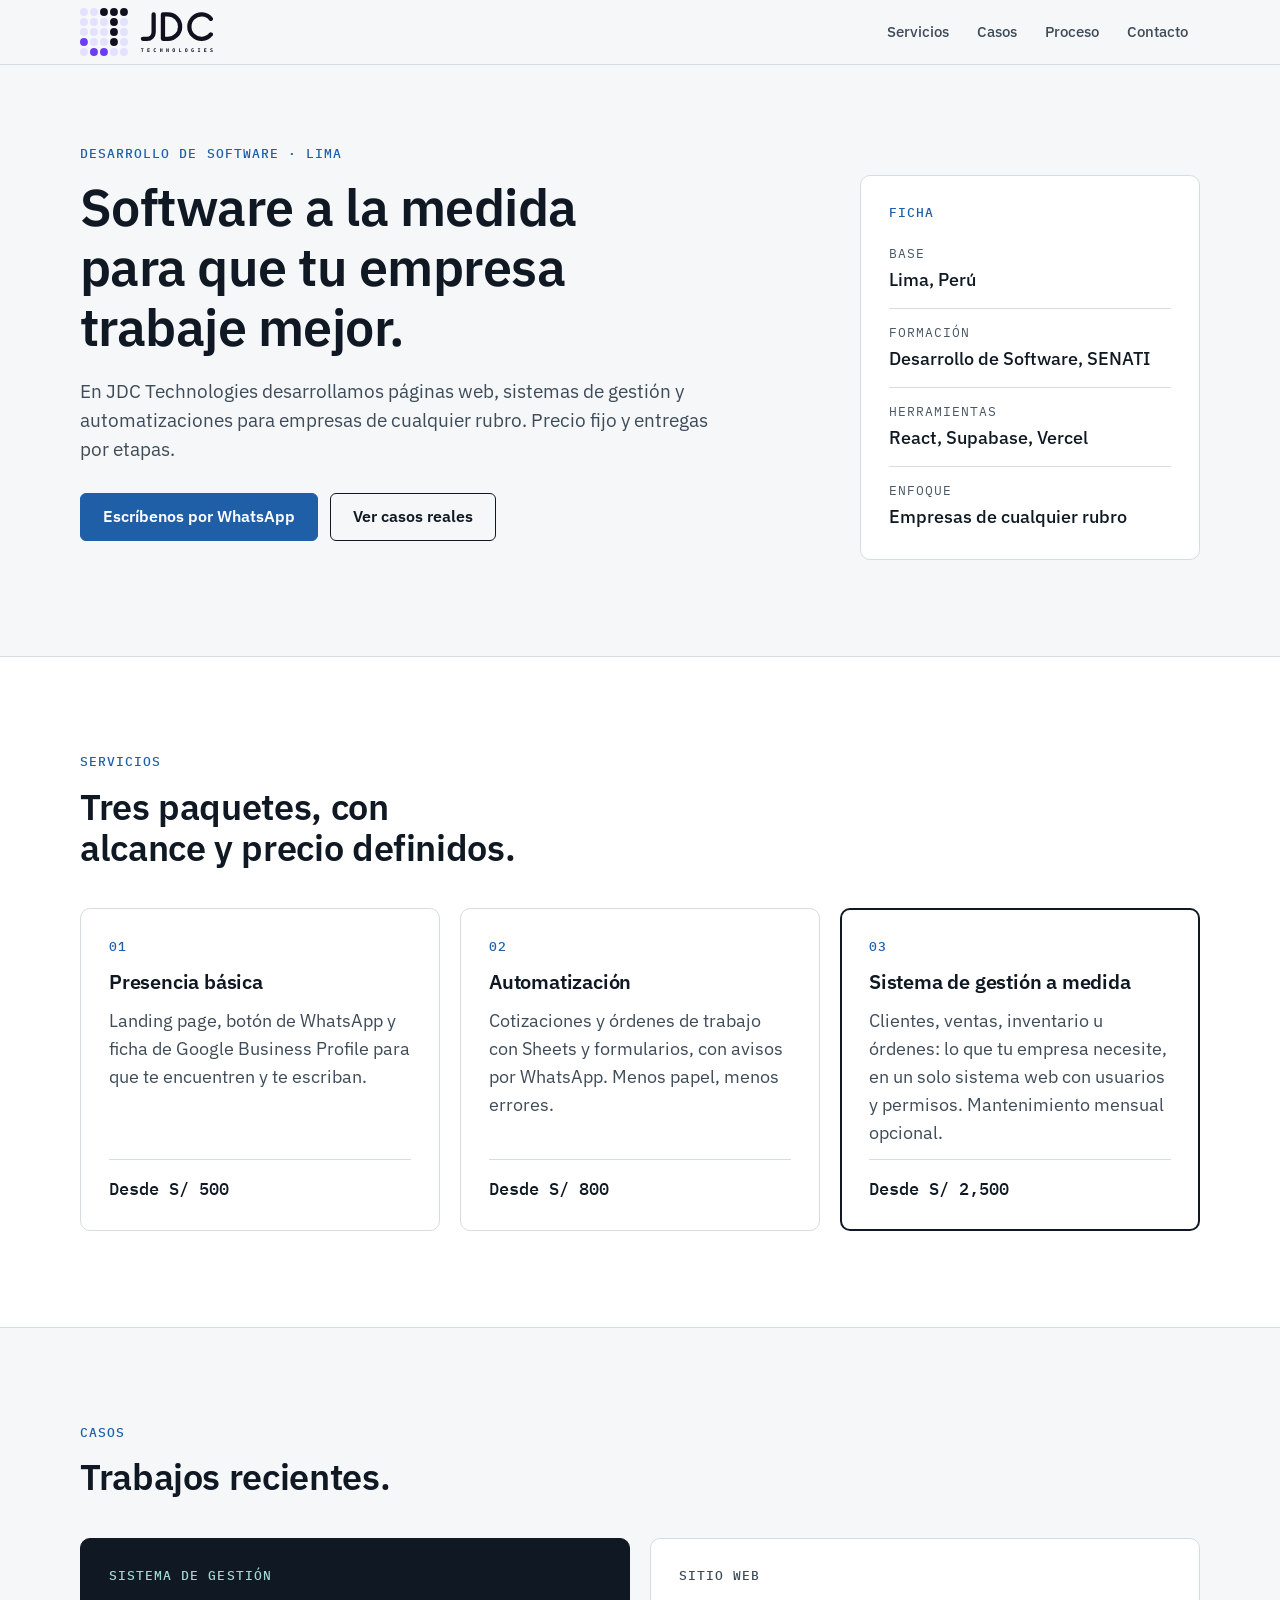
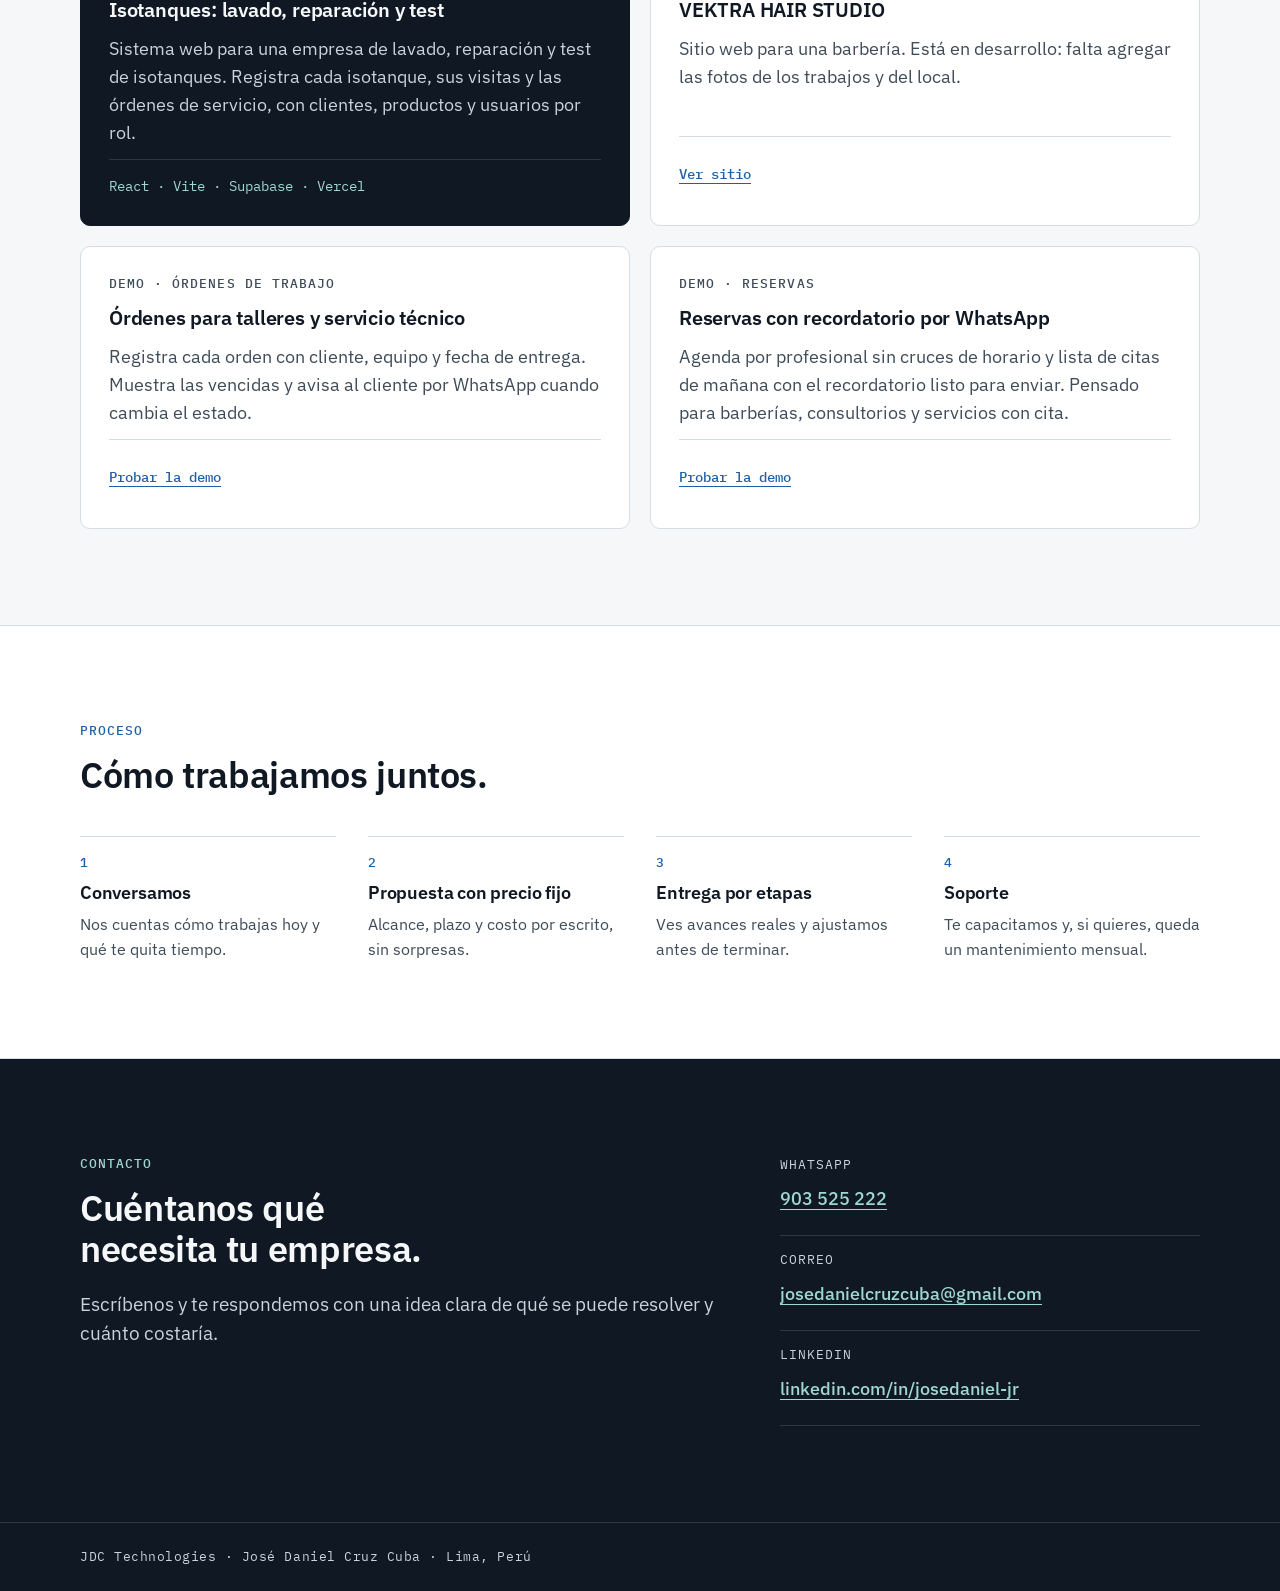
==== commit 0311e23f: "Generalizar Ficha y paquete 03 Enfoque: "Empresas de cualquier rubro". El paquete 03 pasa a "Sistema" ====
--- a/index.html
+++ b/index.html
@@ -63,7 +63,7 @@
             <div><dt>Base</dt><dd>Lima, Perú</dd></div>
             <div><dt>Formación</dt><dd>Desarrollo de Software, SENATI</dd></div>
             <div><dt>Herramientas</dt><dd>React, Supabase, Vercel</dd></div>
-            <div><dt>Enfoque</dt><dd>Rubros de servicios y operación</dd></div>
+            <div><dt>Enfoque</dt><dd>Empresas de cualquier rubro</dd></div>
           </dl>
         </aside>
       </div>
@@ -89,8 +89,8 @@
           </li>
           <li class="card service service-featured">
             <span class="num">03</span>
-            <h3>Sistema de órdenes de servicio</h3>
-            <p>Clientes, equipos, visitas y órdenes en un solo sistema web, con usuarios y permisos. Mantenimiento mensual opcional.</p>
+            <h3>Sistema de gestión a medida</h3>
+            <p>Clientes, ventas, inventario u órdenes: lo que tu empresa necesite, en un solo sistema web con usuarios y permisos. Mantenimiento mensual opcional.</p>
             <p class="price">Desde S/ 2,500</p>
           </li>
         </ul>
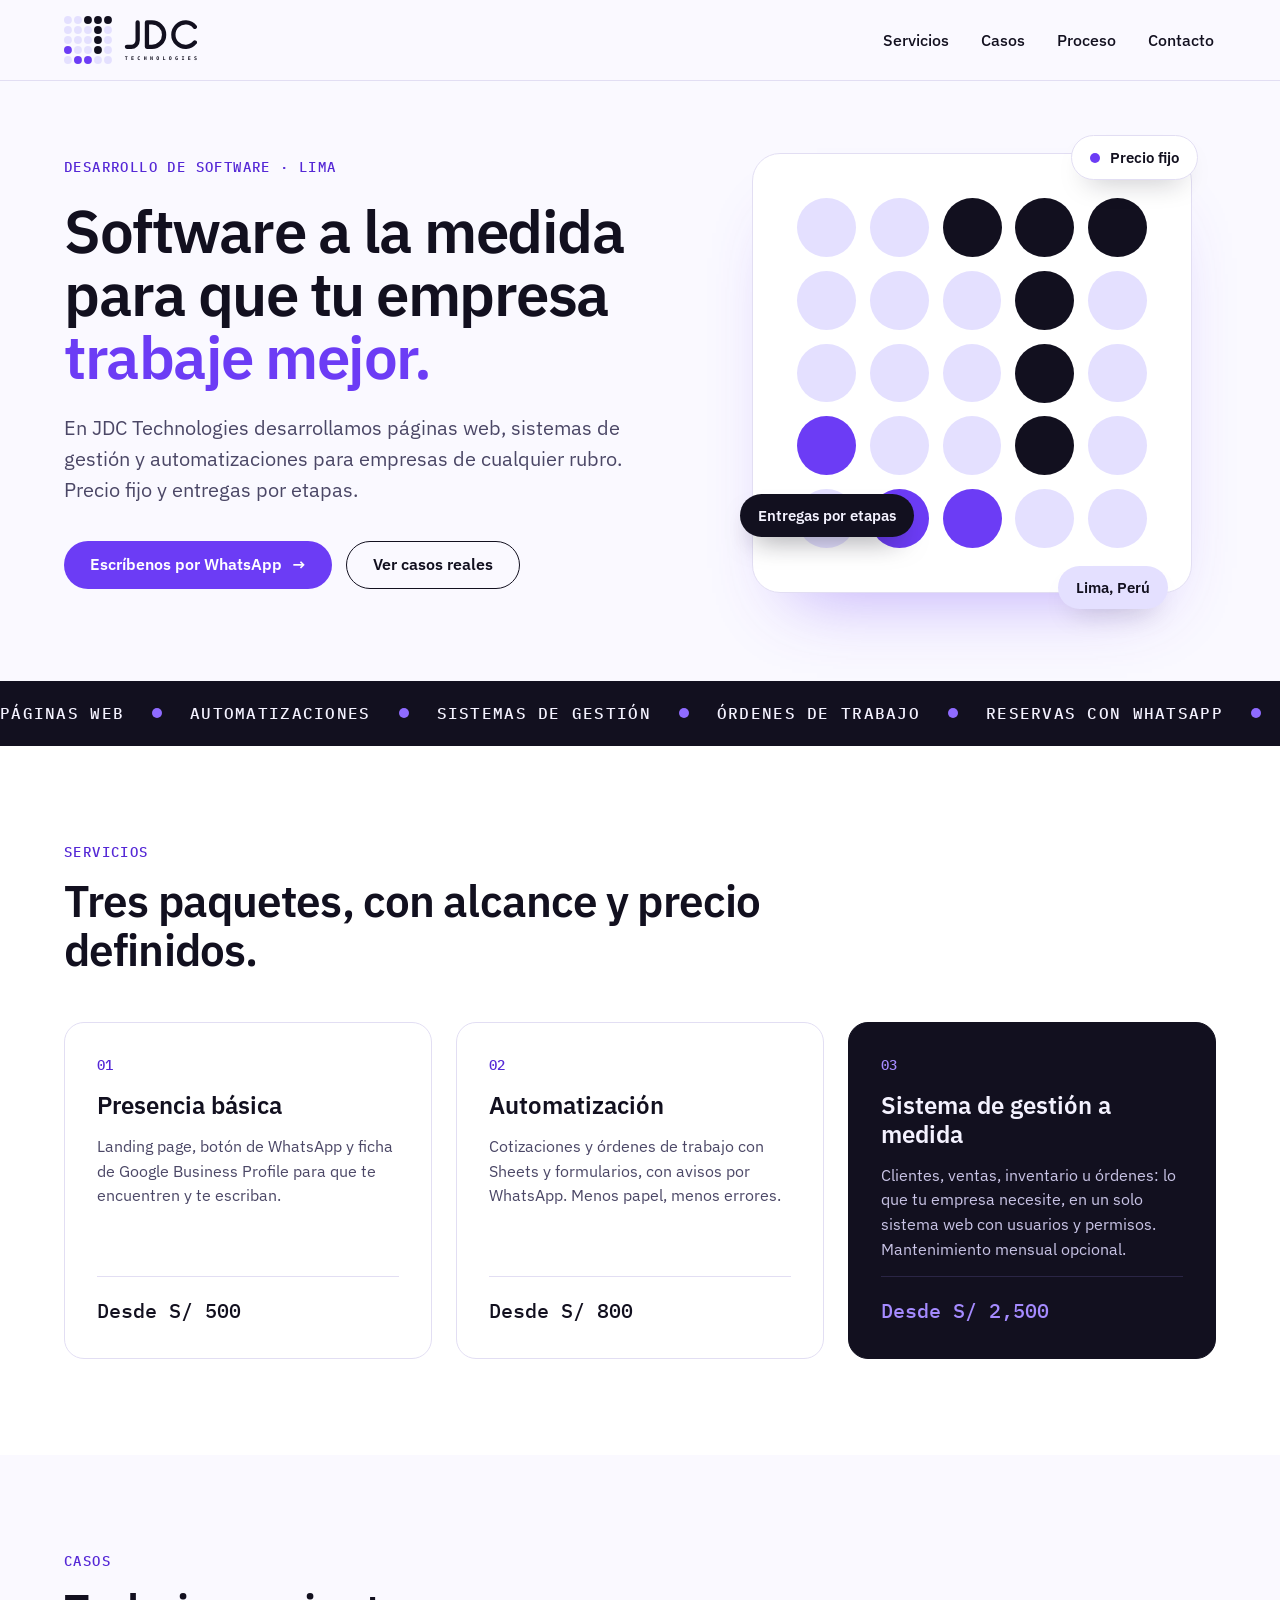
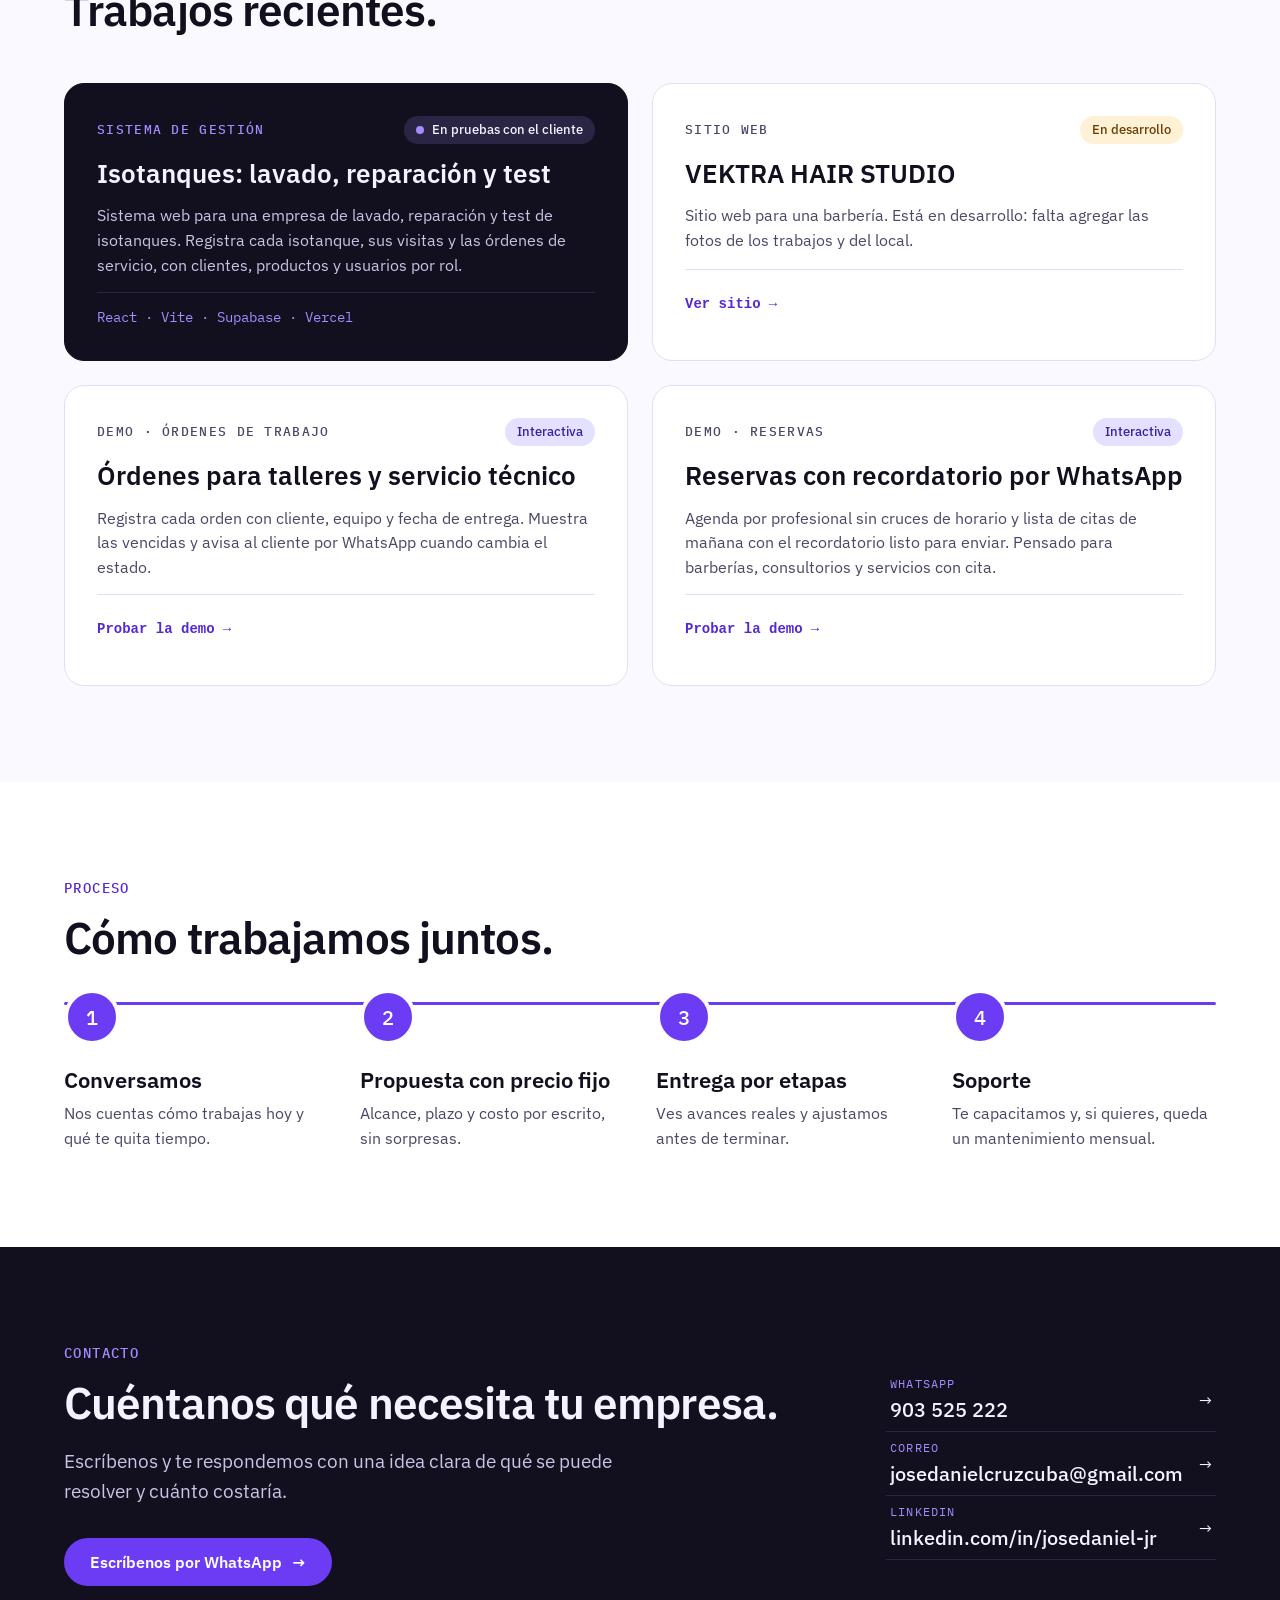
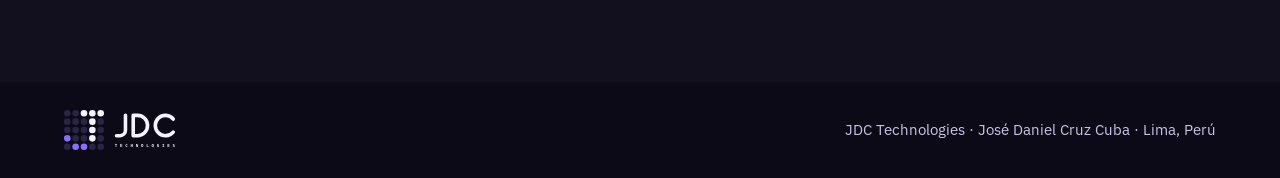
==== commit 3889413f: "Rediseño animado de la landing con la identidad violeta de JDC - Hero con matriz de puntos del logo " ====
--- a/index.html
+++ b/index.html
@@ -45,49 +45,100 @@
 
   <main id="contenido">
     <!-- Hero -->
-    <section id="inicio" class="section hero" aria-labelledby="hero-title">
+    <section id="inicio" class="hero" aria-labelledby="hero-title">
       <div class="container hero-grid">
         <div class="hero-text">
-          <p class="eyebrow">Desarrollo de software · Lima</p>
-          <h1 id="hero-title">Software a la medida para que tu empresa trabaje mejor.</h1>
-          <p class="lead">En JDC Technologies desarrollamos páginas web, sistemas de gestión y automatizaciones para empresas de cualquier rubro. Precio fijo y entregas por etapas.</p>
-          <div class="actions">
-            <a class="btn btn-primary" href="https://wa.me/51903525222" target="_blank" rel="noopener">Escríbenos por WhatsApp</a>
+          <p class="eyebrow fu d1">Desarrollo de software · Lima</p>
+          <h1 id="hero-title" class="fu d2">Software a la medida para que tu empresa <span>trabaje mejor.</span></h1>
+          <p class="lead fu d3">En JDC Technologies desarrollamos páginas web, sistemas de gestión y automatizaciones para empresas de cualquier rubro. Precio fijo y entregas por etapas.</p>
+          <div class="actions fu d4">
+            <a class="btn btn-primary" href="https://wa.me/51903525222" target="_blank" rel="noopener">Escríbenos por WhatsApp <span class="arr" aria-hidden="true">→</span></a>
             <a class="btn btn-secondary" href="#casos">Ver casos reales</a>
           </div>
         </div>
 
-        <aside class="card ficha" aria-labelledby="ficha-title">
-          <h2 id="ficha-title" class="eyebrow">Ficha</h2>
-          <dl class="ficha-list">
-            <div><dt>Base</dt><dd>Lima, Perú</dd></div>
-            <div><dt>Formación</dt><dd>Desarrollo de Software, SENATI</dd></div>
-            <div><dt>Herramientas</dt><dd>React, Supabase, Vercel</dd></div>
-            <div><dt>Enfoque</dt><dd>Empresas de cualquier rubro</dd></div>
-          </dl>
-        </aside>
-      </div>
-    </section>
+        <div class="hero-visual fu d3">
+          <div class="dots-wrap">
+            <div class="dots-card" aria-hidden="true">
+              <div class="dots">
+            <div class="dot b" style="--d:0s"></div>
+            <div class="dot b" style="--d:.25s"></div>
+            <div class="dot k" style="--i:0"></div>
+            <div class="dot k" style="--i:1"></div>
+            <div class="dot k" style="--i:2"></div>
+            <div class="dot b" style="--d:.25s"></div>
+            <div class="dot b" style="--d:.5s"></div>
+            <div class="dot b" style="--d:.75s"></div>
+            <div class="dot k" style="--i:3"></div>
+            <div class="dot b" style="--d:1.25s"></div>
+            <div class="dot b" style="--d:.5s"></div>
+            <div class="dot b" style="--d:.75s"></div>
+            <div class="dot b" style="--d:1s"></div>
+            <div class="dot k" style="--i:4"></div>
+            <div class="dot b" style="--d:1.5s"></div>
+            <div class="dot v" style="--i:6"></div>
+            <div class="dot b" style="--d:1s"></div>
+            <div class="dot b" style="--d:1.25s"></div>
+            <div class="dot k" style="--i:5"></div>
+            <div class="dot b" style="--d:1.75s"></div>
+            <div class="dot b" style="--d:1s"></div>
+            <div class="dot v" style="--i:7"></div>
+            <div class="dot v" style="--i:8"></div>
+            <div class="dot b" style="--d:1.75s"></div>
+            <div class="dot b" style="--d:2s"></div>
+              </div>
+            </div>
+            <div class="chip chip-1"><span class="live"></span>Precio fijo</div>
+            <div class="chip chip-2">Entregas por etapas</div>
+            <div class="chip chip-3">Lima, Perú</div>
+          </div>
+        </div>
+      </div>
+    </section>
+
+    <!-- Cinta de servicios (decorativa) -->
+    <div class="strip" aria-hidden="true">
+      <div class="track">
+      <ul class="group">
+        <li>Páginas web</li>
+        <li>Automatizaciones</li>
+        <li>Sistemas de gestión</li>
+        <li>Órdenes de trabajo</li>
+        <li>Reservas con WhatsApp</li>
+        <li>Precio fijo</li>
+        <li>Entregas por etapas</li>
+      </ul>
+      <ul class="group">
+        <li>Páginas web</li>
+        <li>Automatizaciones</li>
+        <li>Sistemas de gestión</li>
+        <li>Órdenes de trabajo</li>
+        <li>Reservas con WhatsApp</li>
+        <li>Precio fijo</li>
+        <li>Entregas por etapas</li>
+      </ul>
+      </div>
+    </div>
 
     <!-- Servicios -->
     <section id="servicios" class="section section-white" aria-labelledby="servicios-title">
       <div class="container">
-        <p class="eyebrow">Servicios</p>
-        <h2 id="servicios-title">Tres paquetes, con alcance y precio definidos.</h2>
+        <p class="eyebrow rv">Servicios</p>
+        <h2 id="servicios-title" class="rv">Tres paquetes, con alcance y precio definidos.</h2>
         <ul class="grid-3" role="list">
-          <li class="card service">
+          <li class="card service rv">
             <span class="num">01</span>
             <h3>Presencia básica</h3>
             <p>Landing page, botón de WhatsApp y ficha de Google Business Profile para que te encuentren y te escriban.</p>
             <p class="price">Desde S/ 500</p>
           </li>
-          <li class="card service">
+          <li class="card service rv">
             <span class="num">02</span>
             <h3>Automatización</h3>
             <p>Cotizaciones y órdenes de trabajo con Sheets y formularios, con avisos por WhatsApp. Menos papel, menos errores.</p>
             <p class="price">Desde S/ 800</p>
           </li>
-          <li class="card service service-featured">
+          <li class="card service service-featured rv">
             <span class="num">03</span>
             <h3>Sistema de gestión a medida</h3>
             <p>Clientes, ventas, inventario u órdenes: lo que tu empresa necesite, en un solo sistema web con usuarios y permisos. Mantenimiento mensual opcional.</p>
@@ -100,32 +151,44 @@
     <!-- Casos -->
     <section id="casos" class="section" aria-labelledby="casos-title">
       <div class="container">
-        <p class="eyebrow">Casos</p>
-        <h2 id="casos-title">Trabajos recientes.</h2>
+        <p class="eyebrow rv">Casos</p>
+        <h2 id="casos-title" class="rv">Trabajos recientes.</h2>
         <div class="grid-2">
-          <article class="card case case-dark">
-            <p class="eyebrow">Sistema de gestión</p>
+          <article class="card case case-dark rv">
+            <div class="case-top">
+              <p class="eyebrow">Sistema de gestión</p>
+              <span class="tag tag-test"><span class="live"></span>En pruebas con el cliente</span>
+            </div>
             <h3>Isotanques: lavado, reparación y test</h3>
             <p>Sistema web para una empresa de lavado, reparación y test de isotanques. Registra cada isotanque, sus visitas y las órdenes de servicio, con clientes, productos y usuarios por rol.</p>
             <p class="stack">React · Vite · Supabase · Vercel</p>
           </article>
-          <article class="card case">
-            <p class="eyebrow">Sitio web</p>
+          <article class="card case rv">
+            <div class="case-top">
+              <p class="eyebrow">Sitio web</p>
+              <span class="tag tag-dev">En desarrollo</span>
+            </div>
             <h3>VEKTRA HAIR STUDIO</h3>
             <p>Sitio web para una barbería. Está en desarrollo: falta agregar las fotos de los trabajos y del local.</p>
-            <p class="stack"><a class="case-link" href="https://barberia-web.cruzdani543.workers.dev/" target="_blank" rel="noopener">Ver sitio</a></p>
-          </article>
-          <article class="card case">
-            <p class="eyebrow">Demo · Órdenes de trabajo</p>
+            <p class="stack"><a class="case-link" href="https://barberia-web.cruzdani543.workers.dev/" target="_blank" rel="noopener">Ver sitio <span class="arr" aria-hidden="true">→</span></a></p>
+          </article>
+          <article class="card case rv">
+            <div class="case-top">
+              <p class="eyebrow">Demo · Órdenes de trabajo</p>
+              <span class="tag tag-demo">Interactiva</span>
+            </div>
             <h3>Órdenes para talleres y servicio técnico</h3>
             <p>Registra cada orden con cliente, equipo y fecha de entrega. Muestra las vencidas y avisa al cliente por WhatsApp cuando cambia el estado.</p>
-            <p class="stack"><a class="case-link" href="demo-ordenes/">Probar la demo</a></p>
-          </article>
-          <article class="card case">
-            <p class="eyebrow">Demo · Reservas</p>
+            <p class="stack"><a class="case-link" href="demo-ordenes/">Probar la demo <span class="arr" aria-hidden="true">→</span></a></p>
+          </article>
+          <article class="card case rv">
+            <div class="case-top">
+              <p class="eyebrow">Demo · Reservas</p>
+              <span class="tag tag-demo">Interactiva</span>
+            </div>
             <h3>Reservas con recordatorio por WhatsApp</h3>
             <p>Agenda por profesional sin cruces de horario y lista de citas de mañana con el recordatorio listo para enviar. Pensado para barberías, consultorios y servicios con cita.</p>
-            <p class="stack"><a class="case-link" href="demo-reservas/">Probar la demo</a></p>
+            <p class="stack"><a class="case-link" href="demo-reservas/">Probar la demo <span class="arr" aria-hidden="true">→</span></a></p>
           </article>
         </div>
       </div>
@@ -134,26 +197,27 @@
     <!-- Proceso -->
     <section id="proceso" class="section section-white" aria-labelledby="proceso-title">
       <div class="container">
-        <p class="eyebrow">Proceso</p>
-        <h2 id="proceso-title">Cómo trabajamos juntos.</h2>
+        <p class="eyebrow rv">Proceso</p>
+        <h2 id="proceso-title" class="rv">Cómo trabajamos juntos.</h2>
+        <div class="steps-line" aria-hidden="true"></div>
         <ol class="steps">
           <li class="step">
-            <span class="num">1</span>
+            <span class="badge">1</span>
             <h3>Conversamos</h3>
             <p>Nos cuentas cómo trabajas hoy y qué te quita tiempo.</p>
           </li>
           <li class="step">
-            <span class="num">2</span>
+            <span class="badge">2</span>
             <h3>Propuesta con precio fijo</h3>
             <p>Alcance, plazo y costo por escrito, sin sorpresas.</p>
           </li>
           <li class="step">
-            <span class="num">3</span>
+            <span class="badge">3</span>
             <h3>Entrega por etapas</h3>
             <p>Ves avances reales y ajustamos antes de terminar.</p>
           </li>
           <li class="step">
-            <span class="num">4</span>
+            <span class="badge">4</span>
             <h3>Soporte</h3>
             <p>Te capacitamos y, si quieres, queda un mantenimiento mensual.</p>
           </li>
@@ -164,31 +228,30 @@
     <!-- Contacto -->
     <section id="contacto" class="section section-dark" aria-labelledby="contacto-title">
       <div class="container contact-grid">
-        <div>
+        <div class="rv">
           <p class="eyebrow">Contacto</p>
           <h2 id="contacto-title">Cuéntanos qué necesita tu empresa.</h2>
           <p class="lead">Escríbenos y te respondemos con una idea clara de qué se puede resolver y cuánto costaría.</p>
-        </div>
-        <dl class="contact-list">
-          <div>
-            <dt>WhatsApp</dt>
-            <dd><a href="https://wa.me/51903525222" target="_blank" rel="noopener">903 525 222</a></dd>
-          </div>
-          <div>
-            <dt>Correo</dt>
-            <dd><a href="mailto:josedanielcruzcuba@gmail.com">josedanielcruzcuba@gmail.com</a></dd>
-          </div>
-          <div>
-            <dt>LinkedIn</dt>
-            <dd><a href="https://www.linkedin.com/in/josedaniel-jr/" target="_blank" rel="noopener">linkedin.com/in/josedaniel-jr</a></dd>
-          </div>
-        </dl>
+          <a class="btn btn-primary" href="https://wa.me/51903525222" target="_blank" rel="noopener">Escríbenos por WhatsApp <span class="arr" aria-hidden="true">→</span></a>
+        </div>
+        <ul class="contact-list rv" role="list">
+          <li>
+            <a class="contact-link" href="https://wa.me/51903525222" target="_blank" rel="noopener"><span><span class="ct-label">WhatsApp</span><span class="ct-value">903 525 222</span></span><span class="arr" aria-hidden="true">→</span></a>
+          </li>
+          <li>
+            <a class="contact-link" href="mailto:josedanielcruzcuba@gmail.com"><span><span class="ct-label">Correo</span><span class="ct-value">josedanielcruzcuba@gmail.com</span></span><span class="arr" aria-hidden="true">→</span></a>
+          </li>
+          <li>
+            <a class="contact-link" href="https://www.linkedin.com/in/josedaniel-jr/" target="_blank" rel="noopener"><span><span class="ct-label">LinkedIn</span><span class="ct-value">linkedin.com/in/josedaniel-jr</span></span><span class="arr" aria-hidden="true">→</span></a>
+          </li>
+        </ul>
       </div>
     </section>
   </main>
 
   <footer class="site-footer">
-    <div class="container">
+    <div class="container footer-inner">
+      <img src="img/logo/jdc-lockup-reverse.svg" alt="JDC Technologies" width="111" height="40">
       <p>JDC Technologies · José Daniel Cruz Cuba · Lima, Perú</p>
     </div>
   </footer>
--- a/styles.css
+++ b/styles.css
@@ -1,24 +1,26 @@
 /* ---------- Tokens ---------- */
 :root {
-  --bg: #F5F7F9;
+  --bg: #FAF9FF;
   --surface: #FFFFFF;
-  --ink: #101923;
-  --text-2: #3E4B58;
-  --text-3: #4A5865;
-  --border: #D5DDE3;
-  --accent: #1F5FA8;
-  --accent-hover: #184C87;
-
-  --dark-bg: #101923;
-  --dark-text: #F5F7F9;
-  --dark-text-2: #C9D3DB;
-  --dark-detail: #9FD8D3;
+  --ink: #12101F;
+  --text-2: #4B4766;
+  --border: #E2DEF3;
+  --accent: #6C3CF5;
+  --accent-deep: #5528D6;
+  --lav: #E4E0FF;
+
+  --dark-bg: #12101F;
+  --dark-deep: #0C0A16;
+  --dark-line: #2A2545;
+  --dark-text: #F4F2FF;
+  --dark-text-2: #C9C4E6;
+  --dark-detail: #A58BFF;
 
   --sans: "IBM Plex Sans", system-ui, -apple-system, "Segoe UI", Roboto, sans-serif;
   --mono: "IBM Plex Mono", ui-monospace, Menlo, Consolas, monospace;
 
-  --container: 1120px;
-  --gutter: 20px;
+  --container: 1200px;
+  --gutter: 24px;
 }
 
 /* ---------- Base ---------- */
@@ -27,406 +29,510 @@
 *::after { box-sizing: border-box; }
 
 html { scroll-behavior: smooth; }
-
-@media (prefers-reduced-motion: reduce) {
-  html { scroll-behavior: auto; }
-  *, *::before, *::after { transition: none !important; }
-}
 
 body {
   margin: 0;
   background: var(--bg);
   color: var(--ink);
   font-family: var(--sans);
-  font-size: 17px;
   line-height: 1.55;
-  -webkit-font-smoothing: antialiased;
-  text-rendering: optimizeLegibility;
-}
-
-h1, h2, h3 {
-  margin: 0;
-  font-weight: 600;
-  line-height: 1.15;
-  letter-spacing: -0.01em;
-  text-wrap: balance;
-}
-
-h1 { font-size: 34px; }
-h2 { font-size: 28px; margin-bottom: 32px; max-width: 24ch; }
-h3 { font-size: 20px; line-height: 1.3; }
-
-p { margin: 0; }
-
-ul, ol { margin: 0; padding: 0; list-style: none; }
-
-a { color: var(--accent); }
-
-a:focus-visible,
-.btn:focus-visible {
-  outline: 3px solid var(--accent);
-  outline-offset: 3px;
-  border-radius: 4px;
-}
-
-.container {
-  width: 100%;
-  max-width: calc(var(--container) + var(--gutter) * 2);
-  margin: 0 auto;
-  padding: 0 var(--gutter);
-}
+  overflow-x: hidden;
+}
+
+img { max-width: 100%; }
+a { color: inherit; }
+:focus-visible { outline: 3px solid #F2A33A; outline-offset: 3px; }
 
 .skip-link {
   position: absolute;
-  left: 12px;
-  top: -60px;
+  left: -999px;
+  top: 0;
+  z-index: 100;
   padding: 12px 16px;
   background: var(--ink);
   color: #fff;
-  border-radius: 6px;
-  z-index: 10;
-}
-.skip-link:focus { top: 12px; }
-
-/* ---------- Eyebrow ---------- */
+}
+.skip-link:focus { left: 8px; top: 8px; }
+
+.container {
+  max-width: var(--container);
+  margin: 0 auto;
+  padding: 0 var(--gutter);
+}
+
+.section { padding: 96px 0; }
+.section-white { background: var(--surface); }
+
 .eyebrow {
-  display: block;
   margin: 0 0 14px;
   font-family: var(--mono);
-  font-size: 13px;
+  font-size: 14px;
   font-weight: 500;
-  line-height: 1.4;
+  letter-spacing: .1em;
   text-transform: uppercase;
-  letter-spacing: 0.08em;
-  color: var(--accent);
-}
-
-/* ---------- Buttons ---------- */
+  color: var(--accent-deep);
+}
+
+h1, h2, h3 { margin: 0; }
+h2 {
+  font-size: clamp(30px, 4vw, 44px);
+  line-height: 1.1;
+  font-weight: 600;
+  letter-spacing: -.02em;
+}
+.section h2 { margin-bottom: 48px; max-width: 720px; }
+h3 { font-size: 24px; font-weight: 600; line-height: 1.2; }
+p { margin: 0; }
+
+.lead { font-size: 20px; color: var(--text-2); max-width: 560px; }
+
+/* ---------- Botones y enlaces ---------- */
+.actions { display: flex; flex-wrap: wrap; gap: 14px; }
+
 .btn {
   display: inline-flex;
   align-items: center;
-  justify-content: center;
+  gap: 10px;
   min-height: 48px;
-  padding: 12px 22px;
-  border-radius: 6px;
-  font-family: var(--sans);
-  font-size: 16px;
+  padding: 0 26px;
+  border-radius: 999px;
   font-weight: 600;
-  line-height: 1.2;
   text-decoration: none;
-  transition: background-color 0.15s, color 0.15s, border-color 0.15s;
-}
-
-.btn-primary {
+  transition: transform .25s, box-shadow .25s, background .25s, color .25s;
+}
+.btn-primary { background: var(--accent); color: #fff; }
+.btn-primary:hover {
+  background: var(--accent-deep);
+  transform: translateY(-3px);
+  box-shadow: 0 14px 30px -10px rgba(108, 60, 245, .7);
+}
+.btn-secondary { color: var(--ink); border: 1.5px solid var(--ink); }
+.btn-secondary:hover { background: var(--ink); color: #fff; transform: translateY(-3px); }
+
+.arr { display: inline-block; transition: transform .25s; }
+.btn:hover .arr,
+.case-link:hover .arr,
+.contact-link:hover .arr { transform: translateX(5px); }
+
+.case-link {
+  display: inline-flex;
+  align-items: center;
+  gap: 8px;
+  min-height: 44px;
+  font-weight: 600;
+  color: var(--accent-deep);
+  text-decoration: none;
+  border-bottom: 2px solid transparent;
+  transition: border-color .25s;
+}
+.case-link:hover { border-bottom-color: var(--accent-deep); }
+
+/* ---------- Encabezado ---------- */
+.site-header { border-bottom: 1px solid var(--border); background: var(--bg); }
+.header-inner {
+  display: flex;
+  flex-wrap: wrap;
+  gap: 12px 32px;
+  align-items: center;
+  justify-content: space-between;
+  padding-top: 16px;
+  padding-bottom: 16px;
+}
+.brand { display: flex; align-items: center; min-height: 44px; }
+.brand img { display: block; height: 48px; width: auto; }
+
+.nav-list {
+  display: flex;
+  flex-wrap: wrap;
+  gap: 4px 28px;
+  align-items: center;
+  margin: 0;
+  padding: 0;
+  list-style: none;
+}
+.nav-list a {
+  position: relative;
+  display: inline-block;
+  padding: 10px 2px;
+  font-weight: 500;
+  text-decoration: none;
+}
+.nav-list a::after {
+  content: "";
+  position: absolute;
+  left: 0;
+  bottom: 4px;
+  width: 100%;
+  height: 2px;
   background: var(--accent);
-  color: #fff;
-  border: 1.5px solid var(--accent);
-}
-.btn-primary:hover { background: var(--accent-hover); border-color: var(--accent-hover); }
-
-.btn-secondary {
-  background: transparent;
-  color: var(--ink);
-  border: 1.5px solid var(--ink);
-}
-.btn-secondary:hover { background: var(--ink); color: #fff; }
-
-/* ---------- Cards ---------- */
-.card {
+  transform: scaleX(0);
+  transform-origin: left;
+  transition: transform .3s;
+}
+.nav-list a:hover::after { transform: scaleX(1); }
+
+/* ---------- Hero ---------- */
+.hero { padding: 72px 0 88px; }
+.hero-grid { display: flex; flex-wrap: wrap; gap: 56px; align-items: center; }
+.hero-text { flex: 1 1 480px; min-width: 0; }
+.hero-text .eyebrow { margin-bottom: 20px; }
+.hero h1 {
+  margin-bottom: 24px;
+  font-size: clamp(38px, 5.4vw, 60px);
+  line-height: 1.05;
+  font-weight: 600;
+  letter-spacing: -.025em;
+}
+.hero h1 span { color: var(--accent); }
+.hero .lead { margin-bottom: 36px; }
+
+.hero-visual { flex: 1 1 360px; min-width: 0; display: flex; justify-content: center; }
+.dots-wrap { position: relative; width: 100%; max-width: 440px; }
+.dots-card {
   background: var(--surface);
   border: 1px solid var(--border);
-  border-radius: 10px;
-  padding: 28px;
-}
-
-/* ---------- Header ---------- */
-.site-header {
-  background: var(--bg);
-  border-bottom: 1px solid var(--border);
-}
-
-.header-inner {
+  border-radius: 28px;
+  padding: clamp(24px, 5vw, 44px);
+  box-shadow: 0 40px 70px -40px rgba(108, 60, 245, .45);
+}
+.dots {
+  display: grid;
+  grid-template-columns: repeat(5, minmax(0, 1fr));
+  gap: clamp(8px, 2vw, 14px);
+}
+.dot { width: 100%; aspect-ratio: 1 / 1; border-radius: 50%; }
+.dot.b { background: var(--lav); animation: breathe 4.2s ease-in-out var(--d, 0s) infinite; }
+.dot.k,
+.dot.v {
+  animation:
+    dotIn .7s cubic-bezier(.3, 1.5, .5, 1) calc(.5s + var(--i) * .16s) both,
+    glow 3.4s ease-in-out calc(1.9s + var(--i) * .16s) infinite;
+}
+.dot.k { background: var(--ink); }
+.dot.v { background: var(--accent); }
+
+.chip {
+  position: absolute;
+  display: flex;
+  align-items: center;
+  gap: 10px;
+  padding: 10px 18px;
+  border-radius: 999px;
+  font-size: 15px;
+  font-weight: 600;
+}
+.chip-1 {
+  top: -18px; right: -6px;
+  background: var(--surface);
+  border: 1px solid var(--border);
+  box-shadow: 0 14px 28px -16px rgba(18, 16, 31, .4);
+  animation: float 6s ease-in-out infinite;
+}
+.chip-2 {
+  bottom: 56px; left: -12px;
+  background: var(--ink);
+  color: var(--dark-text);
+  box-shadow: 0 14px 28px -14px rgba(18, 16, 31, .6);
+  animation: float 7.5s ease-in-out -2s infinite;
+}
+.chip-3 {
+  bottom: -16px; right: 24px;
+  background: var(--lav);
+  box-shadow: 0 14px 28px -16px rgba(18, 16, 31, .35);
+  animation: float 6.8s ease-in-out -4s infinite;
+}
+.live {
+  display: inline-block;
+  width: 10px;
+  height: 10px;
+  border-radius: 50%;
+  background: var(--accent);
+  animation: ping 2s ease-out infinite;
+}
+
+/* ---------- Cinta de servicios ---------- */
+.strip { background: var(--dark-bg); color: var(--dark-text); overflow: hidden; padding: 20px 0; }
+.track { display: flex; width: max-content; animation: marq 38s linear infinite; }
+.strip:hover .track { animation-play-state: paused; }
+.group { display: flex; flex-shrink: 0; margin: 0; padding: 0; list-style: none; }
+.group li {
+  display: inline-flex;
+  align-items: center;
+  gap: 28px;
+  padding-right: 28px;
+  font-family: var(--mono);
+  font-size: 16px;
+  font-weight: 500;
+  letter-spacing: .08em;
+  text-transform: uppercase;
+  white-space: nowrap;
+}
+.group li::after {
+  content: "";
+  width: 10px;
+  height: 10px;
+  border-radius: 50%;
+  background: #8F6BFF;
+}
+
+/* ---------- Cards (servicios y casos) ---------- */
+.grid-3, .grid-2 {
   display: flex;
   flex-wrap: wrap;
-  align-items: center;
-  justify-content: space-between;
-  gap: 4px 24px;
-  padding-top: 8px;
-  padding-bottom: 8px;
-}
-
-.brand {
-  display: inline-flex;
-  align-items: center;
-  min-height: 44px;
-  font-weight: 600;
-  font-size: 17px;
-  color: var(--ink);
-  text-decoration: none;
-}
-.brand img { display: block; height: 48px; width: auto; }
-.brand:hover { opacity: 0.8; }
-
-.nav-list {
-  display: flex;
-  flex-wrap: wrap;
-  gap: 0 4px;
-  margin-left: -12px;
-}
-
-.nav-list a {
-  display: inline-flex;
-  align-items: center;
-  min-height: 44px;
-  padding: 0 12px;
-  font-size: 15px;
+  gap: 24px;
+  margin: 0;
+  padding: 0;
+  list-style: none;
+}
+.card {
+  position: relative;
+  overflow: hidden;
+  flex: 1 1 300px;
+  min-width: 0;
+  display: flex;
+  flex-direction: column;
+  gap: 14px;
+  padding: 32px;
+  border-radius: 20px;
+  background: var(--surface);
+  border: 1px solid var(--border);
+  transition: transform .35s cubic-bezier(.2, .7, .2, 1), box-shadow .35s, border-color .35s;
+}
+.grid-2 .card { flex-basis: 460px; }
+.card:hover {
+  transform: translateY(-8px);
+  box-shadow: 0 24px 40px -22px rgba(18, 16, 31, .35);
+  border-color: var(--accent);
+}
+.card::before {
+  content: "";
+  position: absolute;
+  left: 0; top: 0;
+  width: 100%; height: 4px;
+  background: linear-gradient(90deg, var(--accent), var(--dark-detail));
+  transform: scaleX(0);
+  transform-origin: left;
+  transition: transform .55s cubic-bezier(.2, .7, .2, 1);
+  pointer-events: none;
+}
+.card:hover::before { transform: scaleX(1); }
+.card::after {
+  content: "";
+  position: absolute;
+  right: -70px; top: -70px;
+  width: 200px; height: 200px;
+  border-radius: 50%;
+  background: radial-gradient(circle, rgba(108, 60, 245, .2), transparent 70%);
+  opacity: 0;
+  transform: scale(.6);
+  transition: opacity .45s, transform .45s;
+  pointer-events: none;
+}
+.card:hover::after { opacity: 1; transform: scale(1); }
+
+.card p { color: var(--text-2); }
+.num {
+  display: inline-block;
+  font-family: var(--mono);
+  font-size: 14px;
   font-weight: 500;
-  color: var(--text-2);
-  text-decoration: none;
-  border-radius: 6px;
-}
-.nav-list a:hover { color: var(--accent); text-decoration: underline; text-underline-offset: 4px; }
-
-/* ---------- Sections ---------- */
-.section { padding: 64px 0; }
-
-.section-white {
-  background: var(--surface);
-  border-top: 1px solid var(--border);
-  border-bottom: 1px solid var(--border);
-}
-
-/* ---------- Hero ---------- */
-.hero { padding-top: 48px; }
-
-.hero-grid {
-  display: grid;
-  grid-template-columns: 1fr;
-  gap: 40px;
-  align-items: start;
-}
-
-.hero h1 { margin-bottom: 20px; max-width: 20ch; }
-
-.lead {
-  font-size: 18px;
-  color: var(--text-2);
-  max-width: 60ch;
-}
-
-.actions {
-  display: flex;
-  flex-wrap: wrap;
-  gap: 12px;
-  margin-top: 28px;
-}
-
-.ficha .eyebrow { margin-bottom: 8px; }
-
-.ficha-list { margin: 0; }
-
-.ficha-list > div {
-  padding: 14px 0;
-  border-bottom: 1px solid var(--border);
-}
-.ficha-list > div:last-child { border-bottom: 0; padding-bottom: 0; }
-
-.ficha-list dt {
-  font-family: var(--mono);
-  font-size: 13px;
-  text-transform: uppercase;
-  letter-spacing: 0.08em;
-  color: var(--text-3);
-}
-
-.ficha-list dd {
-  margin: 2px 0 0;
-  font-weight: 500;
-  color: var(--ink);
-}
-
-/* ---------- Grids ---------- */
-.grid-3,
-.grid-2 {
-  display: grid;
-  grid-template-columns: 1fr;
-  gap: 20px;
-}
-
-/* ---------- Servicios ---------- */
-.service {
-  display: flex;
-  flex-direction: column;
-  gap: 12px;
-}
-
-.service p { color: var(--text-2); }
-
-.service-featured {
-  border: 2px solid var(--ink);
-  padding: 27px; /* compensa el borde extra para mantener la alineación */
-}
-
-.num {
-  font-family: var(--mono);
-  font-size: 13px;
-  font-weight: 500;
-  letter-spacing: 0.08em;
-  color: var(--accent);
-}
-
-.price {
+  color: var(--accent-deep);
+  transition: transform .4s cubic-bezier(.2, .7, .2, 1);
+}
+.card:hover .num { transform: translateX(10px); }
+
+.price,
+.stack {
   margin-top: auto;
-  padding-top: 16px;
+  padding-top: 18px;
   border-top: 1px solid var(--border);
   font-family: var(--mono);
-  font-size: 17px;
-  font-weight: 500;
   color: var(--ink) !important;
 }
-
-/* ---------- Casos ---------- */
-.case {
-  display: flex;
-  flex-direction: column;
-  gap: 12px;
-}
-
-.case .eyebrow { margin-bottom: 0; }
-
-.case p { color: var(--text-2); }
-
-.stack {
-  margin-top: auto;
-  padding-top: 16px;
-  border-top: 1px solid var(--border);
-  font-family: var(--mono);
-  font-size: 14px;
-  color: var(--text-3) !important;
-}
-
-.case-link {
-  display: inline-flex;
-  align-items: center;
-  min-height: 44px;
-  font-weight: 500;
-  color: var(--accent);
-  text-decoration: underline;
-  text-underline-offset: 4px;
-}
-.case-link:hover { color: var(--ink); }
-
+.price { font-size: 20px; font-weight: 500; transition: color .3s, letter-spacing .35s; }
+.card:hover .price { color: var(--accent-deep) !important; }
+.stack { font-size: 14px; padding-top: 14px; }
+
+/* tarjetas oscuras */
+.service-featured,
 .case-dark {
   background: var(--dark-bg);
   border-color: var(--dark-bg);
   color: var(--dark-text);
 }
+.service-featured p,
+.case-dark p { color: var(--dark-text-2); }
+.service-featured .num,
 .case-dark .eyebrow { color: var(--dark-detail); }
-.case-dark p { color: var(--dark-text-2); }
+.service-featured .price,
 .case-dark .stack {
-  border-top-color: #2A3744;
+  border-top-color: var(--dark-line);
   color: var(--dark-detail) !important;
 }
+.service-featured:hover,
+.case-dark:hover {
+  border-color: var(--dark-bg);
+  box-shadow: 0 24px 40px -18px rgba(108, 60, 245, .55);
+}
+.service-featured:hover .price,
+.case-dark:hover .stack { color: var(--dark-detail) !important; }
+.service-featured:hover .price { letter-spacing: .05em; }
+.service-featured::after,
+.case-dark::after {
+  inset: 0;
+  width: auto; height: auto;
+  border-radius: 0;
+  background: linear-gradient(105deg, transparent 40%, rgba(165, 139, 255, .18) 50%, transparent 60%);
+  opacity: 1;
+  transform: translateX(-130%);
+  animation: shine 6s ease-in-out infinite;
+}
+.service-featured:hover::after,
+.case-dark:hover::after { opacity: 1; transform: translateX(-130%); }
+
+/* encabezado de cada caso */
+.case-top {
+  display: flex;
+  flex-wrap: wrap;
+  gap: 8px 14px;
+  align-items: center;
+  justify-content: space-between;
+}
+.case-top .eyebrow { margin: 0; font-size: 13px; }
+.tag {
+  display: inline-flex;
+  align-items: center;
+  gap: 8px;
+  padding: 4px 12px;
+  border-radius: 999px;
+  font-size: 13px;
+  font-weight: 500;
+}
+.tag-demo { background: var(--lav); color: #3B1FA3; }
+.tag-dev { background: #FFF1D6; color: #6B3F00; }
+.tag-test { background: var(--dark-line); color: var(--dark-text); }
+.tag-test .live { width: 8px; height: 8px; background: var(--dark-detail); }
+.case h3 { font-size: 26px; }
+.case .stack:has(.case-link) { padding-top: 14px; }
 
 /* ---------- Proceso ---------- */
+.steps-line {
+  height: 3px;
+  margin-bottom: -24px;
+  position: relative;
+  top: -8px;
+  border-radius: 3px;
+  background: var(--accent);
+}
 .steps {
-  display: grid;
-  grid-template-columns: 1fr;
-  gap: 28px;
-}
-
-.step {
-  padding-top: 16px;
-  border-top: 1px solid var(--border);
-}
-
-.step .num {
-  display: block;
-  margin-bottom: 8px;
-}
-
-.step h3 { margin-bottom: 8px; font-size: 18px; }
-
-.step p { color: var(--text-2); font-size: 16px; }
+  display: flex;
+  flex-wrap: wrap;
+  gap: 40px 32px;
+  margin: 0;
+  padding: 0;
+  list-style: none;
+}
+.step { flex: 1 1 220px; min-width: 0; }
+.step .badge {
+  display: flex;
+  align-items: center;
+  justify-content: center;
+  width: 56px;
+  height: 56px;
+  margin-bottom: 22px;
+  border: 4px solid var(--surface);
+  border-radius: 50%;
+  background: var(--accent);
+  color: #fff;
+  font-family: var(--mono);
+  font-size: 20px;
+  font-weight: 500;
+}
+.step h3 { margin-bottom: 8px; font-size: 22px; }
+.step p { color: var(--text-2); }
 
 /* ---------- Contacto ---------- */
-.section-dark {
-  background: var(--dark-bg);
-  color: var(--dark-text);
-}
+.section-dark { background: var(--dark-bg); color: var(--dark-text); }
 .section-dark .eyebrow { color: var(--dark-detail); }
 .section-dark h2 { margin-bottom: 20px; }
-.section-dark .lead { color: var(--dark-text-2); }
-
-.contact-grid {
-  display: grid;
-  grid-template-columns: 1fr;
-  gap: 40px;
-  align-items: start;
-}
-
-.contact-list { margin: 0; }
-
-.contact-list > div {
-  padding: 14px 0;
-  border-bottom: 1px solid #2A3744;
-}
-.contact-list > div:first-child { padding-top: 0; }
-
-.contact-list dt {
+.contact-grid { display: flex; flex-wrap: wrap; gap: 56px 72px; align-items: center; }
+.contact-grid > div { flex: 1 1 420px; min-width: 0; }
+.section-dark .lead { margin-bottom: 32px; font-size: 19px; color: var(--dark-text-2); }
+.contact-list { margin: 0; padding: 0; list-style: none; }
+.contact-link {
+  display: flex;
+  align-items: center;
+  justify-content: space-between;
+  gap: 16px;
+  min-height: 64px;
+  padding: 0 4px;
+  border-bottom: 1px solid var(--dark-line);
+  color: var(--dark-text);
+  text-decoration: none;
+  transition: padding .3s, color .3s;
+}
+.contact-link:hover { padding-left: 14px; color: var(--dark-detail); }
+.ct-label {
+  display: block;
   font-family: var(--mono);
-  font-size: 13px;
+  font-size: 12px;
+  letter-spacing: .1em;
   text-transform: uppercase;
-  letter-spacing: 0.08em;
-  color: var(--dark-text-2);
-}
-
-.contact-list dd { margin: 2px 0 0; }
-
-.contact-list a {
-  display: inline-flex;
-  align-items: center;
-  min-height: 44px;
-  font-size: 18px;
-  font-weight: 500;
   color: var(--dark-detail);
-  text-decoration: underline;
-  text-decoration-thickness: 1px;
-  text-underline-offset: 4px;
-  overflow-wrap: anywhere;
-}
-.contact-list a:hover { color: #fff; }
-.contact-list a:focus-visible { outline-color: var(--dark-detail); }
-
-/* ---------- Footer ---------- */
-.site-footer {
-  background: var(--dark-bg);
-  color: var(--dark-text-2);
-  border-top: 1px solid #2A3744;
-  padding: 24px 0;
-  font-family: var(--mono);
-  font-size: 13px;
-  letter-spacing: 0.04em;
-}
-
-/* ---------- Breakpoints ---------- */
-@media (min-width: 640px) {
-  :root { --gutter: 32px; }
-  .grid-2 { grid-template-columns: repeat(2, 1fr); }
-  .steps { grid-template-columns: repeat(2, 1fr); }
-}
-
-@media (min-width: 900px) {
-  body { font-size: 18px; }
-  h1 { font-size: 52px; }
-  h2 { font-size: 36px; margin-bottom: 40px; }
-  .lead { font-size: 19px; }
-  .section { padding: 96px 0; }
-  .hero { padding-top: 80px; }
-
-  .hero-grid { grid-template-columns: minmax(0, 1fr) 340px; gap: 64px; }
-  .ficha { margin-top: 30px; }
-  .grid-3 { grid-template-columns: repeat(3, 1fr); }
-  .steps { grid-template-columns: repeat(4, 1fr); gap: 32px; }
-  .contact-grid { grid-template-columns: minmax(0, 1fr) minmax(0, 420px); gap: 64px; }
-}
+}
+.ct-value { display: block; font-size: 20px; font-weight: 500; overflow-wrap: anywhere; color: inherit; }
+
+/* ---------- Pie ---------- */
+.site-footer { background: var(--dark-deep); color: var(--dark-text-2); }
+.footer-inner {
+  display: flex;
+  flex-wrap: wrap;
+  gap: 16px 32px;
+  align-items: center;
+  justify-content: space-between;
+  padding-top: 28px;
+  padding-bottom: 28px;
+}
+.footer-inner img { display: block; height: 40px; width: auto; }
+.footer-inner p { font-size: 15px; }
+
+/* ---------- Animaciones ---------- */
+@keyframes fadeUp { from { opacity: 0; transform: translateY(28px); } to { opacity: 1; transform: none; } }
+@keyframes dotIn { from { opacity: 0; transform: scale(0); } to { opacity: 1; transform: scale(1); } }
+@keyframes glow { 0%, 100% { transform: scale(1); } 50% { transform: scale(1.14); } }
+@keyframes breathe { 0%, 100% { opacity: .5; } 50% { opacity: 1; } }
+@keyframes float { 0%, 100% { transform: translateY(0); } 50% { transform: translateY(-12px); } }
+@keyframes ping {
+  0% { box-shadow: 0 0 0 0 rgba(108, 60, 245, .5); }
+  80%, 100% { box-shadow: 0 0 0 10px rgba(108, 60, 245, 0); }
+}
+@keyframes marq { from { transform: translateX(0); } to { transform: translateX(-50%); } }
+@keyframes shine { 0%, 55% { transform: translateX(-130%); } 100% { transform: translateX(130%); } }
+@keyframes rvIn { from { opacity: 0; transform: translateY(34px); } to { opacity: 1; transform: none; } }
+@keyframes lineGrow { from { transform: scaleX(0); } to { transform: scaleX(1); } }
+@keyframes popIn { from { opacity: 0; transform: scale(.4); } to { opacity: 1; transform: scale(1); } }
+
+.fu { animation: fadeUp .9s cubic-bezier(.2, .7, .2, 1) both; }
+.d1 { animation-delay: .05s; }
+.d2 { animation-delay: .18s; }
+.d3 { animation-delay: .32s; }
+.d4 { animation-delay: .46s; }
+
+/* Aparición al hacer scroll: solo donde el navegador lo soporta; si no, todo se ve */
+@supports (animation-timeline: view()) {
+  .rv { animation: rvIn linear both; animation-timeline: view(); animation-range: entry 0% entry 40%; }
+  .steps-line { transform-origin: left center; animation: lineGrow linear both; animation-timeline: view(); animation-range: entry 10% entry 70%; }
+  .step .badge { animation: popIn linear both; animation-timeline: view(); animation-range: entry 0% entry 50%; }
+}
+
+@media (max-width: 640px) {
+  .section { padding: 72px 0; }
+  .hero { padding: 48px 0 64px; }
+  .chip-2 { left: 0; }
+  .chip-1 { right: 0; }
+}
+
+@media (prefers-reduced-motion: reduce) {
+  html { scroll-behavior: auto; }
+  *, *::before, *::after { animation: none !important; transition: none !important; }
+}
